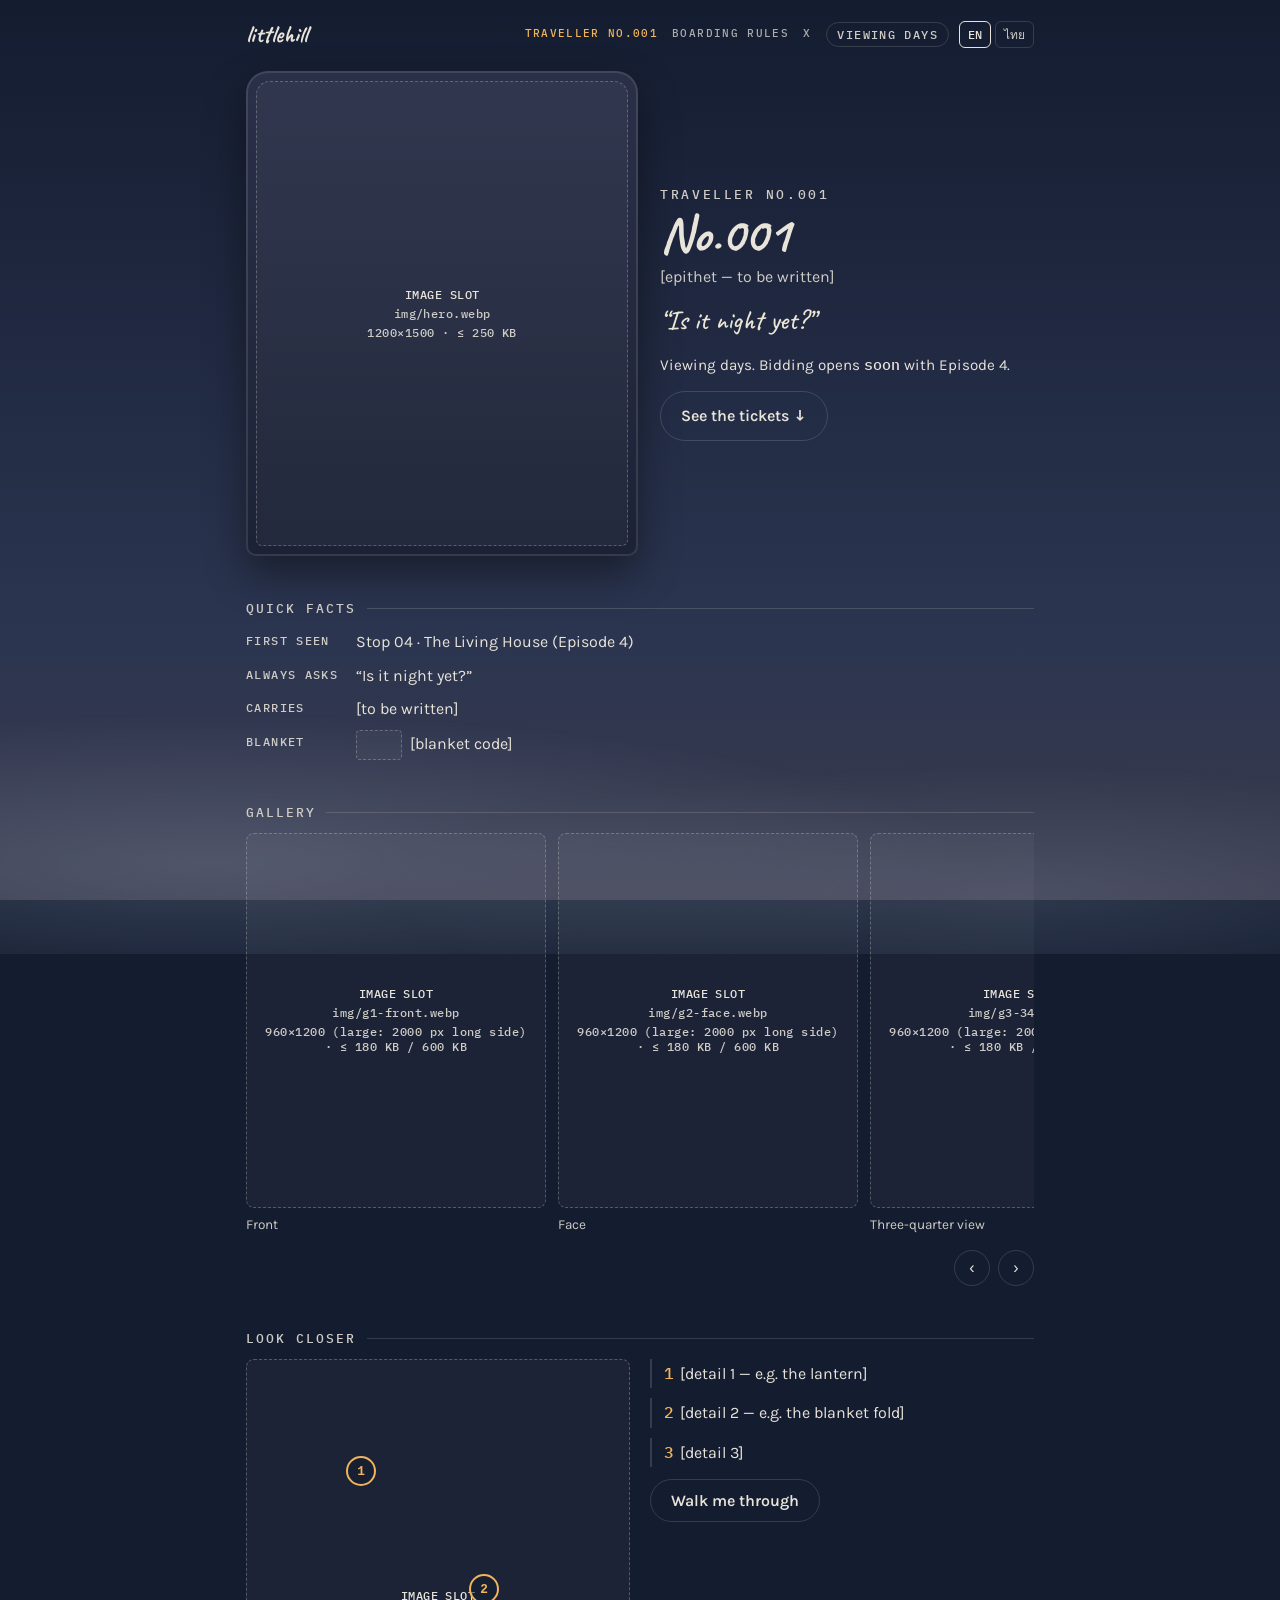
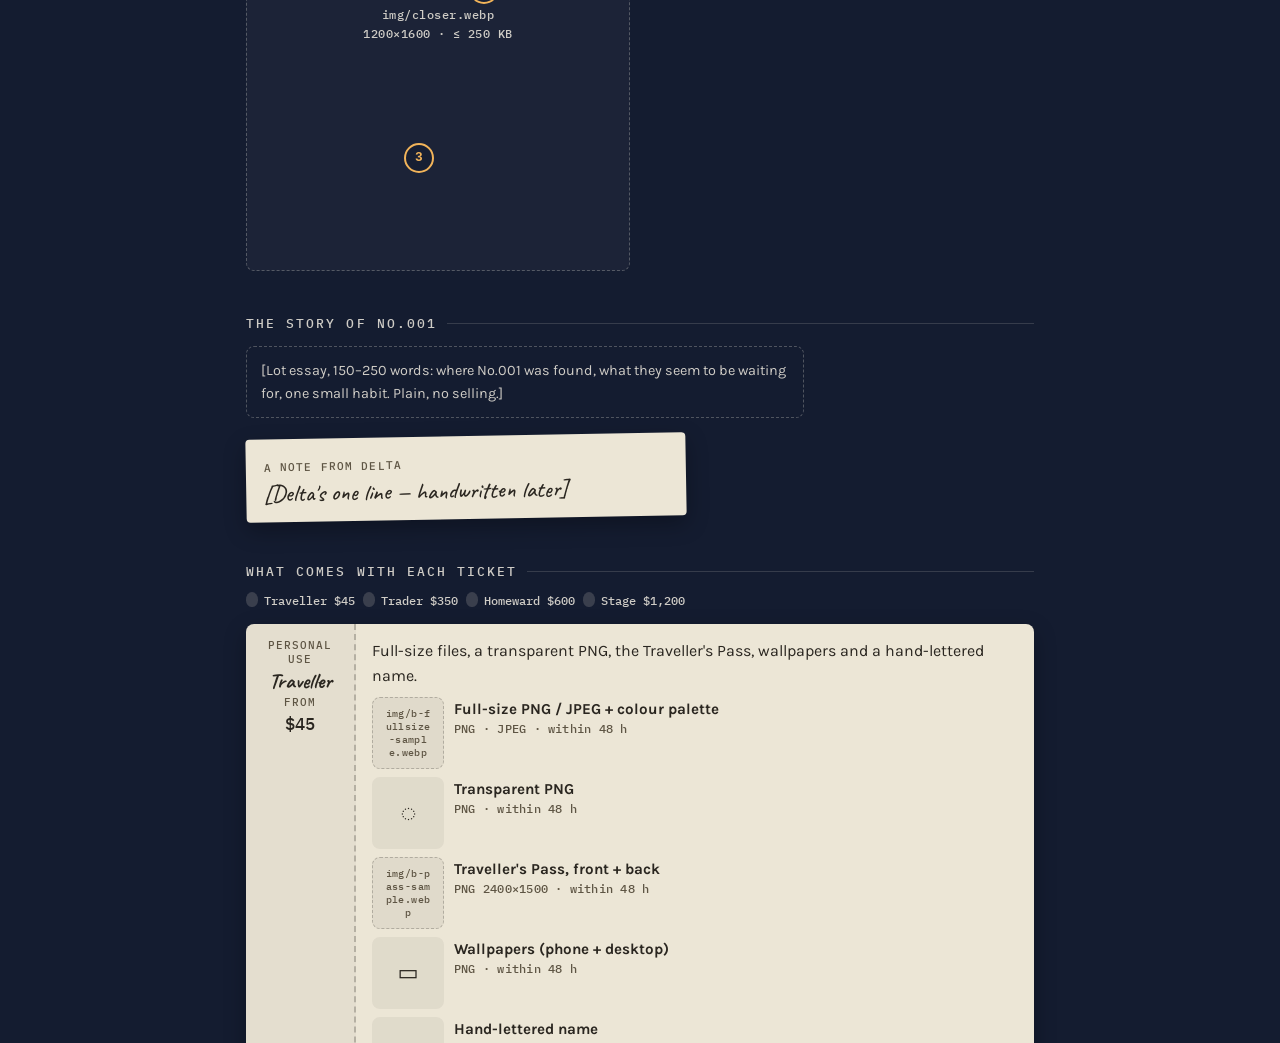
==== index.html @ 69dd012d "Add files via upload" ====
<!doctype html>
<html lang="en">
<head>
<meta charset="utf-8">
<meta name="viewport" content="width=device-width,initial-scale=1,viewport-fit=cover">
<meta name="robots" content="noindex,nofollow">
<title>littlehill</title>
<meta name="description" content="A small world of sleepy travellers, one station at a time.">
<meta property="og:site_name" content="littlehill">
<meta property="og:type" content="website">
<meta property="og:title" content="littlehill">
<meta property="og:description" content="A small world of sleepy travellers, one station at a time.">
<meta name="twitter:card" content="summary">
<meta name="twitter:site" content="@little_hill01">
<link rel="icon" href="data:image/svg+xml,%3Csvg xmlns=%27http://www.w3.org/2000/svg%27 viewBox=%270 0 32 32%27%3E%3Crect width=%2732%27 height=%2732%27 rx=%277%27 fill=%27%23141c30%27/%3E%3Crect x=%2712%27 y=%279%27 width=%278%27 height=%2713%27 rx=%272%27 fill=%27%23f2b45a%27/%3E%3Crect x=%2714%27 y=%276%27 width=%274%27 height=%273%27 fill=%27%23e8e4da%27/%3E%3Crect x=%2711%27 y=%2722%27 width=%2710%27 height=%272%27 fill=%27%23e8e4da%27/%3E%3C/svg%3E">
<link rel="preconnect" href="https://fonts.googleapis.com">
<link rel="stylesheet" href="https://fonts.googleapis.com/css2?family=Caveat:wght@700&family=Sriracha&family=IBM+Plex+Sans+Thai:wght@400&family=Karla:wght@400&family=IBM+Plex+Mono:wght@500&display=swap">
<link rel="stylesheet" href="assets/site.css">
<link rel="stylesheet" href="assets/scene.css">
<link rel="stylesheet" href="assets/tokens.css">
<style>
/* the hill's front door: reads state.json and walks you to the page for tonight. Links stay visible if anything fails. */
:root{color-scheme:dark}
*{box-sizing:border-box}
body{margin:0;min-height:100vh;display:grid;place-items:center;background:linear-gradient(180deg,var(--lh-night) 0%,var(--lh-night-low) 70%,var(--lh-sky-gate-hz) 100%);color:var(--lh-ink);font:16px/1.6 "Karla","IBM Plex Sans Thai",system-ui,sans-serif;text-align:center;padding:24px 16px}
.door{max-width:520px;display:grid;gap:14px;justify-items:center}
.lamp{width:14px;height:18px;border-radius:50% 50% 45% 45%;background:var(--lh-lantern);box-shadow:0 0 22px 8px rgba(var(--lh-lantern-rgb),.35)}
h1{margin:0;font:700 2.6rem/1 "Caveat","Sriracha",cursive}
p{margin:0;color:var(--lh-muted)}
.lh-nav{justify-content:center;font-size:.78rem}
@media (prefers-reduced-motion:no-preference){.lamp{animation:glow 2.4s ease-in-out infinite alternate}}@keyframes glow{from{opacity:.7}to{opacity:1}}
.door{width:100%}
/* P10 · the front door gets one scene: the same 2.5D platform as the teaser, lantern lit and still */
.scene{width:100%;height:clamp(200px,38vh,320px)}
.scene svg{position:absolute;inset:0;width:100%;height:100%}
.slamp{position:absolute;left:50%;top:34%;width:20px;height:20px;margin-left:-10px;border-radius:50%;background:var(--lh-lantern);box-shadow:0 0 22px 8px rgba(var(--lh-lantern-rgb),.45),0 0 70px 24px rgba(var(--lh-lantern-rgb),.15)}
.fog{position:absolute;left:-10%;right:-10%;bottom:-6%;height:45%;background:radial-gradient(60% 70% at 30% 70%,rgba(var(--lh-fog-rgb),.4),transparent 70%),radial-gradient(50% 60% at 75% 80%,rgba(var(--lh-fog-rgb),.32),transparent 70%)}
@media (prefers-reduced-motion:no-preference){.slamp{animation:glow 2.4s ease-in-out infinite alternate}.fog{animation:lhdrift 80s linear infinite alternate}}

</style>
</head>
<body>
<main class="door">
    <div class="scene lh-scene" id="scene" aria-hidden="true">
      <div class="ly wide" style="--d:2"><svg viewBox="0 0 600 400" preserveAspectRatio="xMidYMax slice">
        <path d="M0 280 C70 258 120 264 180 270 C250 246 320 252 380 264 C450 248 520 244 600 258 L600 400 L0 400Z" fill="var(--lh-hill-far)"/></svg></div>
      <div class="ly wide" style="--d:4"><div class="fogband far"></div></div>
      <div class="ly wide" style="--d:6"><svg viewBox="0 0 600 400" preserveAspectRatio="xMidYMax slice">
        <path d="M0 306 C90 292 150 298 210 301 C290 288 360 295 420 299 C500 290 550 293 600 296 L600 400 L0 400Z" fill="var(--lh-hill-near)"/></svg></div>
      <div class="ly" style="--d:9">
        <svg viewBox="0 0 600 400" preserveAspectRatio="xMidYMax slice">
          <path d="M0 330 L600 330 L600 400 L0 400Z" fill="var(--lh-rail)"/>
          <path d="M0 318 L600 318 L600 330 L0 330Z" fill="var(--lh-train)"/>
          <g stroke="var(--lh-rail-line)" stroke-width="3"><line x1="0" y1="352" x2="600" y2="352"/><line x1="0" y1="372" x2="600" y2="372"/></g>
          <g fill="var(--lh-rail)"><rect x="160" y="150" width="8" height="170"/><rect x="432" y="150" width="8" height="170"/><rect x="150" y="146" width="300" height="7"/>
            <rect x="250" y="292" width="100" height="6"/><rect x="258" y="298" width="5" height="20"/><rect x="337" y="298" width="5" height="20"/>
            <rect x="380" y="230" width="4" height="88"/><rect x="368" y="222" width="28" height="12" rx="2"/></g>
          <line x1="392" y1="234" x2="392" y2="262" stroke="var(--lh-rail-line)" stroke-width="1.5"/>
        </svg>
        <span class="slamp"></span>
      </div>
      <div class="ly" style="--d:12"><svg viewBox="0 0 600 400" preserveAspectRatio="xMidYMax slice">
        <g class="train" transform="translate(-1400 0)">
          <g fill="var(--lh-train)"><rect x="0" y="300" width="190" height="62" rx="6"/><rect x="198" y="300" width="190" height="62" rx="6"/><rect x="396" y="300" width="204" height="62" rx="12"/></g>
          <g fill="var(--lh-lantern-soft)" opacity=".9"><rect x="16" y="312" width="26" height="16"/><rect x="58" y="312" width="26" height="16"/><rect x="100" y="312" width="26" height="16"/><rect x="142" y="312" width="26" height="16"/>
            <rect x="214" y="312" width="26" height="16"/><rect x="256" y="312" width="26" height="16"/><rect x="298" y="312" width="26" height="16"/><rect x="340" y="312" width="26" height="16"/>
            <rect x="412" y="312" width="26" height="16"/><rect x="454" y="312" width="26" height="16"/><rect x="496" y="312" width="26" height="16"/></g>
          <circle cx="598" cy="340" r="30" fill="url(#lh-hl)"/>
        </g>
        <defs><radialGradient id="lh-hl"><stop offset="0" stop-color="#ffe2b0"/><stop offset=".3" stop-color="rgba(242,180,90,.5)"/><stop offset="1" stop-color="rgba(242,180,90,0)"/></radialGradient></defs>
      </svg></div>
      <div class="ly" style="--d:15"><div class="fog"></div></div>
    </div>
  <h1>littlehill</h1>
  <p id="msg">Walking you to tonight's page…</p>
  <nav class="lh-nav" aria-label="littlehill">
    <a data-k="teaser" href="teaser/">The lantern</a>
    <a data-k="traveller" href="traveller/001/">Traveller No.001</a>
    <a data-k="auction" href="auction/">Auction</a>
    <a data-k="rules" href="rules/">Boarding rules</a>
    <a data-k="x" class="lh-x" href="https://x.com/little_hill01" target="_blank" rel="noopener">X</a>
  </nav>
  <noscript><p>Pick a page above.</p></noscript>
</main>
<script src="assets/live.js"></script>
<script>
(function(){
  /* stage → page: teaser → teaser/ · preview → traveller/001/ · open/extended/closed → auction/ · sold → traveller/001/ (registry) */
  var th=false;try{th=(localStorage.getItem("lh-lang")||navigator.language||"").toLowerCase().indexOf("th")===0;}catch(e){}
  if(th){document.documentElement.lang="th";document.getElementById("msg").textContent="กำลังพาไปหน้าของคืนนี้…";}
  function pick(j){var st=(j.traveller||{}).stage||"teaser",as=(j.auction||{}).status||"";
    if(as==="sold"||st==="sold")return"traveller/"+(window.lhLive&&lhLive.no?lhLive.no(j):"001")+"/";
    if(st==="open"||st==="extended"||st==="closed")return"auction/";
    if(st==="preview")return"traveller/"+(window.lhLive&&lhLive.no?lhLive.no(j):"001")+"/";
    return"teaser/";}
  function stay(){document.getElementById("msg").textContent=th?"เลือกหน้าที่อยากไปได้เลย":"Pick a page below.";}
  var done=false;setTimeout(function(){if(!done)stay();},4000);
  (window.lhLive?lhLive.get("state.json?t="+Date.now()):fetch("state.json?t="+Date.now(),{cache:"no-store"}).then(function(r){if(!r.ok)throw 0;return r.json();}))
    .then(function(j){done=true;location.replace(pick(j));}).catch(function(){done=true;stay();});
})();
</script>
<script src="assets/scene.js"></script>
<script>LHScene.init(document.getElementById("scene"));</script>
</body>
</html>
---- assets/site.css ----
/* littlehill · shared station-sign nav (thin layer on top of each page's own look) */
.lh-nav{display:flex;flex-wrap:wrap;align-items:center;gap:4px 14px;font:500 .7rem/1.4 "IBM Plex Mono",ui-monospace,Consolas,monospace;letter-spacing:.12em;text-transform:uppercase}
.lh-nav a{color:inherit;opacity:.72;text-decoration:none;border-bottom:1px solid transparent;padding:6px 0;white-space:nowrap}
.lh-nav a:hover{opacity:1;border-bottom-color:currentColor}
.lh-nav a:focus-visible{opacity:1;outline:2px solid var(--lh-lantern);outline-offset:3px;border-radius:2px}
.lh-nav a[aria-current="page"]{opacity:1;color:var(--lh-lantern)}
.lh-nav a[hidden]{display:none}
.lh-nav .lh-x{letter-spacing:.04em;text-transform:none}
/* inside a page's top bar: on narrow screens the sign drops to its own line under brand + language */
.top .lh-nav{order:3;flex-basis:100%}
@media (min-width:720px){.top .lh-nav{order:0;flex-basis:auto;margin-left:auto;margin-right:6px}}
a.brand,a.lh-home{color:inherit;text-decoration:none}
/* rules page: one thin night strip above both language versions */
.lh-bar{background:var(--lh-night);color:var(--lh-ink);display:flex;align-items:center;gap:4px 16px;flex-wrap:wrap;padding:8px max(16px,env(safe-area-inset-right,0px)) 4px max(16px,env(safe-area-inset-left,0px))}
.lh-bar .lh-home{font:700 1.25rem/1 "Caveat","Sriracha",cursive;margin-right:4px}
html[lang="th"] .lh-bar .lh-home{font-family:"Caveat",cursive}
/* contextual links */
.lh-ctx{display:inline-block;margin-top:8px;color:var(--lh-lantern);text-decoration:none;border-bottom:1px solid rgba(var(--lh-lantern-rgb),.45);font-size:.95rem}
.lh-ctx:hover{border-bottom-color:var(--lh-lantern)}
.lh-ctx[hidden]{display:none}
.lh-foot{margin:28px auto 0;max-width:760px;padding:0 16px 18px;display:flex;flex-wrap:wrap;gap:6px 14px;justify-content:center;font:500 .72rem "IBM Plex Mono",monospace;letter-spacing:.08em}
.lh-foot a{color:inherit;opacity:.75}

.top:has(.lh-nav){flex-wrap:wrap}
.card .lh-ctx{color:var(--lh-stamp-wait);border-bottom-color:rgba(var(--lh-stamp-wait-rgb),.4);font-size:.9rem}
.lh-backrow{margin:28px 0 0}
.lh-back{font:500 .8rem "IBM Plex Mono",monospace;letter-spacing:.06em;color:var(--lantern,var(--lh-day-lantern));text-decoration:none;border-bottom:1px solid currentColor}

/* P10 · page-to-page transition: CSS only, same-site links · the hand-lettered name stays put while the page cross-fades.
   Browsers without support simply change page as before. Reduced motion = no transition. */
@view-transition{navigation:auto}
a.brand,a.lh-home{view-transition-name:lh-brand}
::view-transition-old(root),::view-transition-new(root){animation-duration:.45s}
@media (prefers-reduced-motion:reduce){@view-transition{navigation:none}}
/* H3 · closed → next steps (rail with three lanterns · the current one breathes slowly · reduced motion = still) */
.lh-steps{list-style:none;margin:14px auto 2px;padding:0;display:grid;grid-template-columns:repeat(3,minmax(0,1fr));width:100%;max-width:480px;position:relative;font:500 .74rem/1.4 var(--f-mono);letter-spacing:.04em;color:var(--lh-cream-2)}
.lh-steps[hidden],.lh-stepnote[hidden]{display:none}
.lh-steps::before{content:"";position:absolute;left:16.66%;right:16.66%;top:8px;height:0;border-top:2px dotted rgba(var(--lh-ink-rgb),.28)}
.lh-steps li{position:relative;text-align:center;padding:24px 4px 0;text-wrap:balance}
.lh-steps li::before{content:"";position:absolute;top:1px;left:50%;width:15px;height:15px;margin-left:-7.5px;border-radius:50%;background:var(--lh-unlit);box-shadow:inset 0 0 0 1px rgba(var(--lh-ink-rgb),.3)}
.lh-steps li.done::before{background:var(--lh-lantern-soft);box-shadow:none;opacity:.75}
.lh-steps li.now{color:var(--lh-cream-4);font-weight:600}
.lh-steps li.now::before{background:var(--lh-lantern);box-shadow:0 0 12px 4px rgba(var(--lh-lantern-rgb),.45)}
@media (prefers-reduced-motion:no-preference){.lh-steps li.now::before{animation:lh-breathe 4s ease-in-out infinite}}
@keyframes lh-breathe{0%,100%{opacity:1;box-shadow:0 0 14px 5px rgba(var(--lh-lantern-rgb),.5)}50%{opacity:.5;box-shadow:0 0 3px 1px rgba(var(--lh-lantern-rgb),.12)}}
.lh-steps.start{margin-left:0}
.lh-stepnote{margin:8px 0 0;font-size:.84rem;color:var(--lh-cream-3)}
/* the strip pushes the rule line lower into the brighter fog on the closed sky */
html[data-sky="closed"] .note{color:var(--lh-cream-3)}
html[data-sky="closed"] .thb{color:var(--lh-cream-2)}
---- assets/scene.css ----
/* littlehill · 2.5D platform scene (P10 · ก2/ก3) · shared by the front door and the teaser
   Flat drawn layers stacked like a paper theatre. Each layer slides a little (--d = depth) with the mouse,
   or with the page scroll on phones. Later, Dell's own layered art replaces the shapes layer by layer (ข2).
   Reduced motion = layers still, fog still, no train. Decoration only: the whole scene is aria-hidden. */
.lh-scene{position:relative;overflow:hidden;border-radius:14px;--px:0;--py:0;
  background:radial-gradient(80% 60% at 50% 100%,rgba(var(--lh-fog-rgb),.25),transparent 70%)}
.lh-scene .ly{position:absolute;inset:0;transform:translate3d(calc(var(--px)*var(--d,0)*1px),calc(var(--py)*var(--d,0)*1px),0);will-change:transform}
.lh-scene .ly.wide{inset:-3% -5%}
.lh-scene .ly svg{position:absolute;inset:0;width:100%;height:100%}
.lh-scene .fogband{position:absolute;left:-12%;right:-12%;height:44%;bottom:-6%;
  background:radial-gradient(60% 70% at 30% 70%,rgba(var(--lh-fog-rgb),.4),transparent 70%),radial-gradient(50% 60% at 75% 80%,rgba(var(--lh-fog-rgb),.32),transparent 70%)}
.lh-scene .fogband.far{bottom:18%;height:30%;opacity:.5}
@media (prefers-reduced-motion:no-preference){
  .lh-scene .fogband{animation:lhdrift 80s linear infinite alternate}
  .lh-scene .fogband.far{animation-duration:110s;animation-direction:alternate-reverse}
}
@keyframes lhdrift{from{transform:translateX(-4%)}to{transform:translateX(4%)}}
/* the train (ก3): hidden; passes once when something real happens (date revealed · bidding opens · found a home) */
.lh-scene .train{visibility:hidden}
.lh-scene.passing .train{visibility:visible}
---- assets/tokens.css ----
/* littlehill · colour tokens (one file for the whole site) · P10 · 24 Oct 2026
   Every colour the pages use lives here. Pages keep their own short names (--ink, --muted, --sky-top …)
   but those now point at these tokens, so changing a value here changes it everywhere it is used.
   Layers follow the world design system (P3): 1 core "The Line" → 2 zone → 3 stop → 4 traveller.
   Rules: lantern = the one warm light on every page · stamp ink sits on cream paper only · info text >= 4.5:1.
   "-rgb" twins are for see-through versions: rgba(var(--lh-ink-rgb),.16). Load this file BEFORE a page's own <style>.
   Not covered: delivery/_template (private page, its own palette) and colours drawn inside SVG/HTML attributes. */
:root{
  /* ── 1 · core: night, ink, fog, lantern, paper ───────────────────────── */
  --lh-night:#141c30;        --lh-night-rgb:20,28,48;     /* page ground, text on light buttons */
  --lh-night-low:#2b3550;                                  /* lower sky, most pages */
  --lh-deep-rgb:10,14,26;                                  /* dark boxes on the sky (auction rules/log) */
  --lh-abyss-rgb:8,10,18;                                  /* image viewer backdrop */
  --lh-ink:#e8e4da;          --lh-ink-rgb:232,228,218;    /* main text on night */
  --lh-fog:#8fa1b8;          --lh-fog-rgb:143,161,184;    /* fog colour (decoration) */
  --lh-lantern:#f2b45a;      --lh-lantern-rgb:242,180,90; /* the one warm light · main button */
  --lh-lantern-glow:rgba(242,180,90,.35);
  --lh-lantern-soft:#f0c27a; --lh-lantern-soft-rgb:240,194,122; /* "someone knocked" banner, demo boxes */
  --lh-on-lantern:#241a0d;                                 /* text on a lantern button */
  --lh-unlit:#3a3f4d;                                      /* a lantern that is not lit */
  --lh-paper:#ece6d6;                                      /* registry card, tickets, notes */
  --lh-paper-ink:#2a2620;    --lh-paper-ink-rgb:42,38,32;
  --lh-paper-label:#6b6150;                                /* small labels on paper (5.0:1) */
  --lh-paper-muted:#7a705c;                                /* ⚠ 3.9:1 on paper → small text uses --lh-paper-muted-strong */
  --lh-paper-muted-strong:#5e5544;                         /* small text on paper (6.0:1) · auction card since P2 */
  --lh-paper-hatch-a:#d9d1bd; --lh-paper-hatch-b:#e3dcc9;  /* striped "art goes here" boxes */
  --lh-shadow-rgb:0,0,0;
  /* soft dark halo behind small text where fog or a bright horizon passes under it (same as the auction sold labels, P2) */
  --lh-halo:0 0 2px rgba(10,14,26,.6),0 0 8px rgba(10,14,26,.5),0 0 18px rgba(10,14,26,.4);
  --lh-halo-strong:0 0 2px rgba(10,14,26,.85),0 0 6px rgba(10,14,26,.7),0 0 16px rgba(10,14,26,.55); /* for text sitting on fog itself */

  /* ── secondary text on the night sky (muted cream, just bright enough) ─ */
  --lh-muted:#a3acbd;          /* gate · teaser · future pages */
  --lh-muted-cool:#9aa3b5;     /* traveller page (before P10) */
  --lh-muted-cream:#b2b3b8;    /* auction: shift name, general secondary (P2) */
  --lh-cream-1:#c7c5c3;        /* auction: rules box + log on dusk/dawn/closed skies */
  --lh-cream-2:#dedacf;        /* auction: rules line under the price, sold eyebrow */
  --lh-cream-3:#f0ebdf;        /* auction sold: "Closed …" line */
  --lh-cream-4:#f4f0e6;        /* auction sold: date inside that line */
  --lh-cream-fog:#cfccc6;      /* secondary text on pages where text scrolls over a fog band (traveller, future pages) · P10 */

  /* ── registry stamps (on paper only) ───────────────────────────────── */
  --lh-stamp-wait:#8a3b2e;   --lh-stamp-wait-rgb:138,59,46; /* small red links on paper cards (Meet No.001 · Open page …) */
  --lh-stamp-home:#2f6b4a;                                   /* "Found a home" */
  --lh-stamp-stop:#8c2a33;                                   /* stamp ink (P3 · Dell 24 Oct) · seal red, not orange · the "Looking for a home" stamp on paper cards (P10) · 6.8:1 on the card */

  /* ── skies: auction shifts (top / low / horizon) ───────────────────── */
  --lh-sky-dusk-top:#1b2440;   --lh-sky-dusk-low:#3a4566;   --lh-sky-dusk-hz:#c9835a;
  --lh-sky-night-top:#0f1628;  --lh-sky-night-low:#1f2a47;  --lh-sky-night-hz:#5a5f86;
  --lh-sky-two-top:#0a0f1d;    --lh-sky-two-low:#141c33;    --lh-sky-two-hz:#2c3556;
  --lh-sky-dawn-top:#1a2236;   --lh-sky-dawn-low:#36445f;   --lh-sky-dawn-hz:#7d8aa3;
  --lh-sky-closed-top:#121a2c; --lh-sky-closed-low:#2a3550; --lh-sky-closed-hz:#6f7895;
  --lh-sky-sold-top:#2a3557;   --lh-sky-sold-low:#7f86a8;   --lh-sky-sold-hz:#f2c48a;

  /* ── skies: other pages ─────────────────────────────────────────────── */
  --lh-sky-teaser-low:#1d2843;   /* teaser: top = night-top, horizon = dusk-low */
  --lh-rail:#0b101c;             /* teaser platform iron */
  --lh-sky-gate-hz:#5a4a4a;      /* front door: warm earth at the bottom */
  --lh-sky-trav-floor:#3a3a4c;   /* traveller page: bottom of the sky */
  --lh-window-top:#2a3048; --lh-window-low:#1c2236; --lh-viewer-btn:#0d1120; /* traveller page: train window, viewer */

  /* ── 2.5D scene layers (P10 · placeholder shapes until Dell's layered art, ข2) ── */
  --lh-hill-far:#1a2238; --lh-hill-near:#131a2c; --lh-train:#141a2a; --lh-rail-line:#2a3248;

  /* ── day paper (Boarding rules is a light page) ─────────────────────── */
  --lh-day-ground:#f1ece0; --lh-day-raised:#fbf8f1; --lh-day-muted:#5f584c;
  --lh-day-lantern:#93560b;      /* lantern colour that reads on paper · P10: #9a5a0c → #93560b so small text on the cream card passes 4.5 (4.39 → 4.71) */
  --lh-day-glow:#24324a;         /* rules header night glow */
  --lh-day-tint-1:#cfc6b4; --lh-day-tint-2:#d8cdb4; --lh-day-tint-3:#e9e1cf; --lh-day-tint-4:#e2dccd; --lh-day-tint-5:#f6f2e8; /* rules illustrations */
}
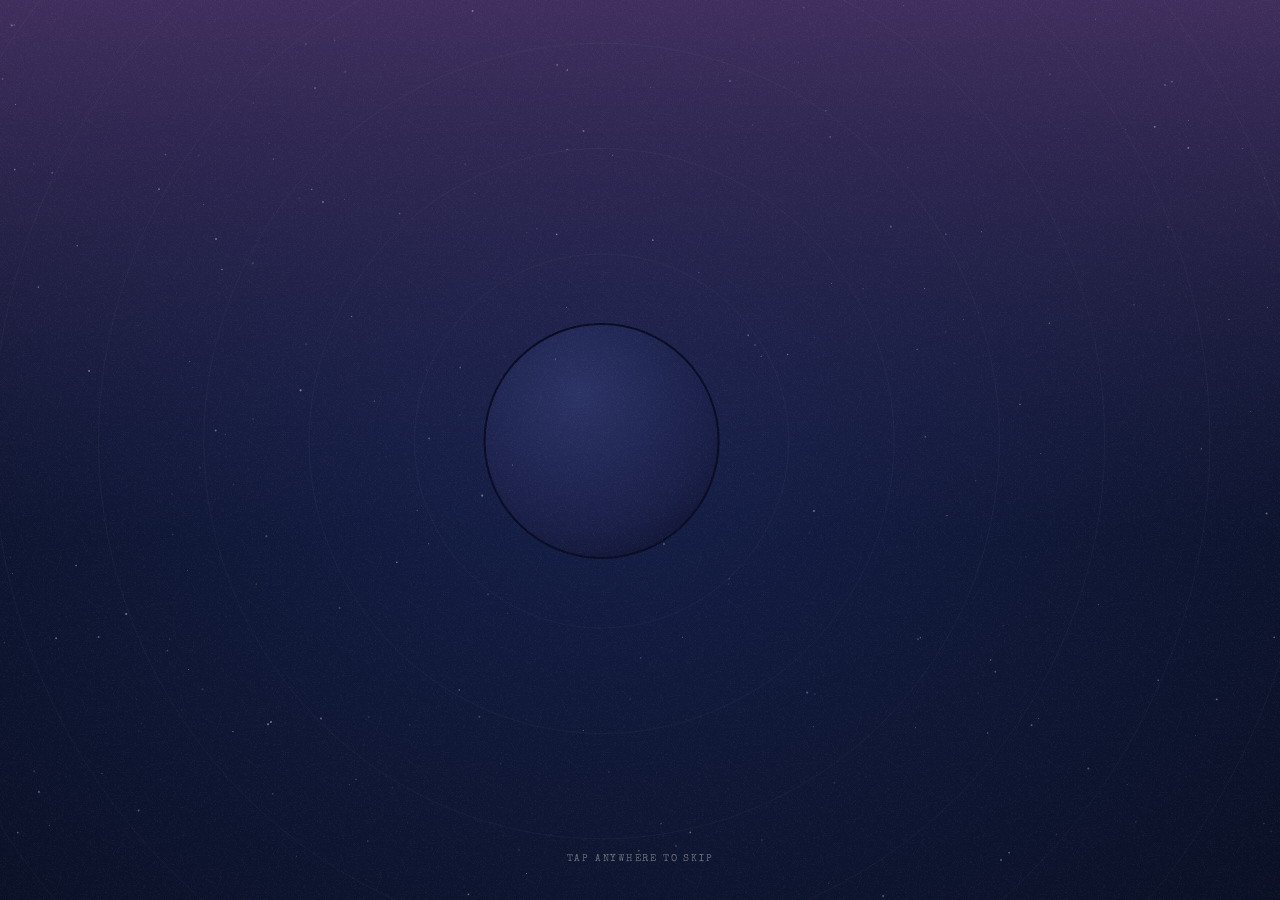
==== commit 72fc5f0c: "LAND 2 · 29 Oct" ====
--- a/index.html
+++ b/index.html
@@ -1,105 +1,498 @@
 <!doctype html>
-<html lang="en">
-<head>
-<meta charset="utf-8">
-<meta name="viewport" content="width=device-width,initial-scale=1,viewport-fit=cover">
+<html lang="en" data-veil-wait><head><script src="assets/veil.js"></script><script src="assets/sound.js"></script><meta charset="utf-8"><meta name="color-scheme" content="dark"><style>html{background:#0b1028}</style><meta name="viewport" content="width=device-width,initial-scale=1,viewport-fit=cover">
+<title>littlehill · the night line</title>
+<!-- LAND (H3 · 28 Oct 2026): the homepage is the night-line map (the teaser lives here now) -->
 <meta name="robots" content="noindex,nofollow">
-<title>littlehill</title>
-<meta name="description" content="A small world of sleepy travellers, one station at a time.">
-<meta property="og:site_name" content="littlehill">
-<meta property="og:type" content="website">
-<meta property="og:title" content="littlehill">
-<meta property="og:description" content="A small world of sleepy travellers, one station at a time.">
-<meta name="twitter:card" content="summary">
-<meta name="twitter:site" content="@little_hill01">
+<meta name="description" content="littlehill · a tiny anime series, one stop at a time. Every stop leaves a traveller looking for a home.">
+<meta property="og:site_name" content="littlehill"><meta property="og:type" content="website"><meta property="og:title" content="littlehill · the night line">
+<meta name="twitter:card" content="summary"><meta name="twitter:site" content="@little_hill01">
 <link rel="icon" href="data:image/svg+xml,%3Csvg xmlns=%27http://www.w3.org/2000/svg%27 viewBox=%270 0 32 32%27%3E%3Crect width=%2732%27 height=%2732%27 rx=%277%27 fill=%27%23141c30%27/%3E%3Crect x=%2712%27 y=%279%27 width=%278%27 height=%2713%27 rx=%272%27 fill=%27%23f2b45a%27/%3E%3Crect x=%2714%27 y=%276%27 width=%274%27 height=%273%27 fill=%27%23e8e4da%27/%3E%3Crect x=%2711%27 y=%2722%27 width=%2710%27 height=%272%27 fill=%27%23e8e4da%27/%3E%3C/svg%3E">
-<link rel="preconnect" href="https://fonts.googleapis.com">
-<link rel="stylesheet" href="https://fonts.googleapis.com/css2?family=Caveat:wght@700&family=Sriracha&family=IBM+Plex+Sans+Thai:wght@400&family=Karla:wght@400&family=IBM+Plex+Mono:wght@500&display=swap">
-<link rel="stylesheet" href="assets/site.css">
-<link rel="stylesheet" href="assets/scene.css">
-<link rel="stylesheet" href="assets/tokens.css">
+<link rel="preconnect" href="https://fonts.googleapis.com"><link rel="preconnect" href="https://fonts.gstatic.com" crossorigin>
+<link rel="stylesheet" href="https://fonts.googleapis.com/css2?family=Reenie+Beanie&family=Special+Elite&family=Karla:wght@500;600&family=Sriracha&family=IBM+Plex+Sans+Thai:wght@400;600&family=IBM+Plex+Mono:wght@500&display=swap">
 <style>
-/* the hill's front door: reads state.json and walks you to the page for tonight. Links stay visible if anything fails. */
-:root{color-scheme:dark}
+:root{--ink:#ece7dc;--ink2:rgba(236,231,220,.55);--ink3:rgba(236,231,220,.4);--paper:#ece6d6;--paperInk:#2a2620;--amber:#f59a3e;--gold:#f2b45a;--glow:#ffd38a;--stamp:#8c2a33;--night:#0a0f1e}
 *{box-sizing:border-box}
-body{margin:0;min-height:100vh;display:grid;place-items:center;background:linear-gradient(180deg,var(--lh-night) 0%,var(--lh-night-low) 70%,var(--lh-sky-gate-hz) 100%);color:var(--lh-ink);font:16px/1.6 "Karla","IBM Plex Sans Thai",system-ui,sans-serif;text-align:center;padding:24px 16px}
-.door{max-width:520px;display:grid;gap:14px;justify-items:center}
-.lamp{width:14px;height:18px;border-radius:50% 50% 45% 45%;background:var(--lh-lantern);box-shadow:0 0 22px 8px rgba(var(--lh-lantern-rgb),.35)}
-h1{margin:0;font:700 2.6rem/1 "Caveat","Sriracha",cursive}
-p{margin:0;color:var(--lh-muted)}
-.lh-nav{justify-content:center;font-size:.78rem}
-@media (prefers-reduced-motion:no-preference){.lamp{animation:glow 2.4s ease-in-out infinite alternate}}@keyframes glow{from{opacity:.7}to{opacity:1}}
-.door{width:100%}
-/* P10 · the front door gets one scene: the same 2.5D platform as the teaser, lantern lit and still */
-.scene{width:100%;height:clamp(200px,38vh,320px)}
-.scene svg{position:absolute;inset:0;width:100%;height:100%}
-.slamp{position:absolute;left:50%;top:34%;width:20px;height:20px;margin-left:-10px;border-radius:50%;background:var(--lh-lantern);box-shadow:0 0 22px 8px rgba(var(--lh-lantern-rgb),.45),0 0 70px 24px rgba(var(--lh-lantern-rgb),.15)}
-.fog{position:absolute;left:-10%;right:-10%;bottom:-6%;height:45%;background:radial-gradient(60% 70% at 30% 70%,rgba(var(--lh-fog-rgb),.4),transparent 70%),radial-gradient(50% 60% at 75% 80%,rgba(var(--lh-fog-rgb),.32),transparent 70%)}
-@media (prefers-reduced-motion:no-preference){.slamp{animation:glow 2.4s ease-in-out infinite alternate}.fog{animation:lhdrift 80s linear infinite alternate}}
+html,body{margin:0;height:100%;background:var(--night);color:var(--ink);overflow:hidden;-webkit-font-smoothing:antialiased}
+body{font-family:Karla,system-ui,sans-serif}
+button{font:inherit;color:inherit;background:none;border:0;padding:0;cursor:pointer}
+a{color:inherit;text-decoration:none}
+#stage{position:fixed;inset:0}
+#thread,#knot{transition:opacity .5s}.rest #thread{opacity:.22}.rest #knot{opacity:.5}.rest.pt #thread,.rest.pt #knot{opacity:1}
+#sky,#sv,#fx{position:absolute;inset:0;width:100%;height:100%;display:block}
+#sky{will-change:transform}#fx{position:absolute;inset:0;pointer-events:none;overflow:hidden}
+#fx i{position:absolute;display:block;border-radius:50%}
+#fx .tw{background:#ece7dc}
+#fx .fogc{background:radial-gradient(closest-side,rgba(143,161,184,.26),rgba(143,161,184,0))}
+#fx #lamp,#fx #train{position:absolute;left:0;top:0;width:0;height:0;border-radius:0}
+#fx .glo{background:radial-gradient(closest-side,rgba(255,217,160,.9),rgba(245,154,62,.35) 30%,rgba(245,154,62,0))}
+#fx .core{background:#ffd38a}#fx .core.sq{border-radius:1.5px}#fx .tcore{background:#fff3d6}
+#fx .ringa,#fx .ringb{left:-44px;top:-44px;width:88px;height:88px;border:1.8px solid rgba(255,211,138,.6);transform:scale(.386)}
+#fx .ringb{border-color:rgba(255,211,138,.25);transform:scale(.66)}
+.grain{position:absolute;inset:0;pointer-events:none;background-image:var(--grain,none);background-size:160px 160px;will-change:transform}
+.hand{font-family:"Reenie Beanie",cursive}.type{font-family:"Special Elite",monospace}
+/* brand */
+.mark{position:absolute;left:clamp(20px,3vw,40px);top:clamp(14px,2.6vh,26px);font:400 clamp(2.6rem,4.4vw,3.5rem)/1 "Reenie Beanie",cursive;color:var(--ink)}
+.cap{position:absolute;left:clamp(23px,3.2vw,44px);top:calc(clamp(14px,2.6vh,26px) + clamp(2.7rem,4.5vw,3.6rem));font:400 .56rem/1 "Special Elite",monospace;letter-spacing:.22em;text-transform:uppercase;color:var(--ink3)}
+/* stop labels + past-stop buttons */
+.lbl{position:absolute;transform:translate(14px,-50%);white-space:nowrap;pointer-events:none;color:rgba(236,231,220,.75);font:400 1.05rem/1 "Reenie Beanie",cursive;transition:opacity .5s}
+.lbl small{display:block;font:400 .5rem "Special Elite",monospace;letter-spacing:.2em;color:var(--ink3);margin-bottom:2px}
+.lbl.cur{color:#ffd9a0;font-size:1.4rem}
+.lbl.up{transform:translate(-14px,calc(-100% - 12px))}.lbl.cur small{color:var(--amber)}
+.hit{position:absolute;width:40px;height:40px;margin:-20px 0 0 -20px;border-radius:50%;outline-offset:-6px}
+.hit:hover+.lbl,.hit:focus-visible+.lbl{color:var(--ink)}
+.hit:focus-visible{outline:2px solid var(--gold)}
+.hit::after{content:"";position:absolute;inset:12px;border-radius:50%;border:1px solid rgba(236,231,220,0);transition:border-color .3s,inset .3s}
+.hit:hover::after,.hit:focus-visible::after{border-color:rgba(236,231,220,.6);inset:9px}
+/* tonight tag */
+.card{position:absolute;width:min(290px,calc(100vw - 44px));padding:13px 16px 15px 28px;background:var(--paper);color:var(--paperInk);box-shadow:0 18px 40px rgba(0,0,0,.55);clip-path:polygon(12px 0,100% 0,100% 100%,12px 100%,0 calc(100% - 12px),0 12px);transform-origin:50% 0;transition:opacity .5s,transform .7s cubic-bezier(.3,1.5,.5,1)}
+.card .k{font:400 .54rem "Special Elite",monospace;letter-spacing:.2em;color:var(--stamp);padding-right:74px}
+.card h2{margin:3px 0 0;font:400 1.9rem/1 "Reenie Beanie",cursive}
+.card .ep{font:400 1.15rem/1.1 "Reenie Beanie",cursive;color:#665c4b}
+.card p{margin:5px 0 0;font:400 .68rem/1.5 "Special Elite",monospace}
+.card .btn{display:inline-block;margin-top:9px;background:var(--gold);color:#241a0d;font:600 .78rem/1 Karla,sans-serif;border-radius:999px;padding:10px 14px;transition:transform .2s,box-shadow .2s}
+.card .btn:hover{transform:translateY(-1px);box-shadow:0 4px 12px rgba(242,180,90,.45)}
+.stamp{position:absolute;right:14px;top:14px;font:400 .62rem "Special Elite",monospace;letter-spacing:.2em;color:var(--stamp);border:1.5px solid var(--stamp);border-radius:3px;padding:4px 7px;transform:rotate(-8deg);opacity:.85}
+.live{display:inline-block;width:7px;height:7px;border-radius:50%;background:var(--amber);margin-right:6px;vertical-align:1px;position:relative}.live::after{content:"";position:absolute;inset:-2px;border-radius:50%;border:2px solid rgba(245,154,62,.3);animation:live 2.4s ease-in-out infinite}
+@keyframes live{0%,100%{transform:scale(1);opacity:1}50%{transform:scale(1.85);opacity:0}}
+.card.pre{opacity:0;transform:translateY(-26px) rotate(-6deg)}
+.card.on{opacity:1;transform:rotate(-1deg)}
+/* bottom menu = a short straight rail */
+nav{position:absolute;left:0;right:0;bottom:0;height:calc(70px + env(safe-area-inset-bottom));padding-bottom:env(safe-area-inset-bottom);background:linear-gradient(transparent,rgba(5,8,18,.8) 45%);transition:opacity .8s}
+nav .rail{position:absolute;left:8%;right:8%;top:22px;height:1.2px;background:rgba(242,180,90,.45)}
+nav ul{list-style:none;margin:0;padding:0;position:absolute;left:14%;right:14%;top:0;display:flex;justify-content:space-between}
+@media (orientation:portrait){nav ul{left:2%!important;right:2%!important;justify-content:space-around}nav li{width:auto}nav a{position:relative;padding:14px 4px 6px}nav b{letter-spacing:.08em;font-size:min(.66rem,2.7vw)}nav .rail{left:8%;right:8%}}
+nav li{position:relative;width:0;display:flex;justify-content:center}
+nav a{position:absolute;top:0;display:flex;flex-direction:column;align-items:center;padding:14px 10px 6px;white-space:nowrap}
+nav a::before{content:"";width:7px;height:7px;border-radius:50%;background:var(--ink);margin-top:1.5px;transition:box-shadow .3s,background .3s}
+nav a.lit::before{background:var(--glow);box-shadow:0 0 0 4px rgba(245,154,62,.25),0 0 18px 6px rgba(245,154,62,.45)}
+nav b{font:400 .66rem "Special Elite",monospace;letter-spacing:.2em;margin-top:9px}
+nav i{display:none!important} /* r13 (Dell: one menu on every page): the small grey hints under the words are gone, so home matches the other pages */
+nav a:hover b,nav a:focus-visible b{color:#ffd9a0}
+nav a:hover::before{background:var(--glow)}
+@media (orientation:portrait){nav i{display:none}nav ul{left:16%;right:16%}}
+@media (orientation:landscape){nav ul{left:30%;right:30%}nav .rail{left:26%;right:26%}}
+/* opening */
+#hello{position:absolute;inset:0;display:flex;flex-direction:column;align-items:center;justify-content:center;padding-bottom:22vh;text-align:center;pointer-events:none;transition:opacity .8s}
+#hello .t{font:400 clamp(2rem,4vw,2.8rem)/1.1 "Reenie Beanie",cursive;color:var(--ink)}
+#hello .s{font:400 .6rem "Special Elite",monospace;letter-spacing:.24em;color:var(--ink2);margin-top:12px}
+#skip{position:absolute;right:18px;bottom:18px;font:400 .56rem "Special Elite",monospace;letter-spacing:.2em;color:var(--ink3);padding:8px;transition:opacity .4s}
+.fade{opacity:0}
+/* LAND · rail: four fixed columns (same spots on every page) */
+nav#menu ul{left:max(6vw,calc(50% - 280px))!important;right:max(6vw,calc(50% - 280px))!important;display:grid!important;grid-template-columns:repeat(5,1fr)}
+nav#menu li{width:auto!important}
+nav#menu li:has(a[hidden]){display:none}
+nav#menu a{padding-top:17.5px!important}nav#menu b{font-size:.62rem!important;letter-spacing:.16em!important}
 
+/* LAND r8: icons on the rail (same as every page) · words small under them */
+nav#menu a::before{display:none!important}
+nav#menu .ic{width:22px;height:22px;margin-top:-9px;padding:2px;box-sizing:content-box;border-radius:50%;background:#0b1028;fill:none;stroke:currentColor;stroke-width:1.6;stroke-linecap:round;stroke-linejoin:round;color:var(--ink);transition:transform .15s}
+nav#menu a.lit .ic,nav#menu a[aria-current=page] .ic{color:#ffb860;filter:drop-shadow(0 0 6px rgba(245,154,62,.75))}
+nav#menu a.tap .ic{transform:scale(1.15);color:#ffd9a0}
+nav#menu b{font-size:9px!important;letter-spacing:.08em!important;margin-top:3px!important}
+html[lang=th] nav#menu b{font-size:10px!important;letter-spacing:0!important}
+@media (max-width:600px){nav#menu a:not([aria-current=page]) b{display:none!important}}
+nav#menu a.quiet{opacity:.5}nav#menu a.quiet:hover{opacity:1}
+nav#menu a.tap b{color:#ffd9a0}nav#menu a.tap::before{background:var(--glow);box-shadow:0 0 0 5px rgba(245,154,62,.3),0 0 18px 6px rgba(245,154,62,.5);transform:scale(1.25)}
+/* nothing of tonight's scene shows before the opening starts (no spoiler while data/fonts load) */
+html:not(.lh-go) #sky,html:not(.lh-go) #sv,html:not(.lh-go) #fx,html:not(.lh-go) #ov,html:not(.lh-go) .mark,html:not(.lh-go) .cap,html:not(.lh-go) #chan,html:not(.lh-go) #tools,html:not(.lh-go) #menu,html:not(.lh-go) #card,html:not(.lh-go) #behind{opacity:0!important;transition:none!important}
+html.lh-go #sky{animation:lhskyin .45s ease}@keyframes lhskyin{from{opacity:0}} /* r10b: the circle waited for the data too (it showed first, then jumped) */
+#chan{transition:opacity .6s}#chan.fade,#menu.fade,#tools.fade,.mark.fade,#card.pre{pointer-events:none}
+/* r10b (Dell): no button — the whole screen skips · a quiet line at the bottom centre says so */
+#skip{left:50%!important;right:auto!important;transform:translateX(-50%);bottom:calc(30px + env(safe-area-inset-bottom,0px))!important;z-index:30;padding:6px 10px!important;border:0!important;background:none!important;font:400 .62rem "Special Elite",monospace!important;letter-spacing:.18em!important;text-transform:uppercase;color:rgba(236,231,220,.42)!important;white-space:nowrap;pointer-events:none}
+html[lang="th"] #skip{font-family:"IBM Plex Sans Thai",sans-serif!important;letter-spacing:.04em!important;text-transform:none}
+.hide{display:none!important}
+/* notebook page */
+#nb{position:absolute;inset:0;background:rgba(5,8,16,.66);display:flex;align-items:center;justify-content:center;padding:20px;opacity:0;transition:opacity .35s;backdrop-filter:blur(1px)}
+#nb.on{opacity:1}
+#nb .pw{position:relative;width:min(560px,100%);transform:translateY(16px) rotate(-1deg);transition:transform .45s cubic-bezier(.3,1.3,.5,1)}
+#nb.on .pw{transform:translateY(0) rotate(-.6deg)}
+#nb .page{position:relative;width:100%;max-height:86vh;overflow:auto;background-color:var(--paper);background-image:repeating-linear-gradient(180deg,transparent 0 27px,rgba(70,90,140,.15) 27px 28px);color:var(--paperInk);box-shadow:0 30px 70px rgba(0,0,0,.65);padding:26px 24px 22px 44px;transform:translateY(16px) rotate(-1deg);transition:transform .45s cubic-bezier(.3,1.3,.5,1)}
+#nb .page{transform:none!important}
+#nb .sketch{position:absolute;z-index:2;right:-50px;top:-70px;width:190px;padding:10px 10px 6px;background:#f4efe2;box-shadow:0 14px 30px rgba(0,0,0,.5);transform:rotate(6deg) scale(.6);opacity:0;transition:transform .55s cubic-bezier(.3,1.6,.5,1) .15s,opacity .3s .15s}
+#nb.on .sketch{transform:rotate(6deg);opacity:1}
+#nb .sketch::before{content:"";position:absolute;left:50%;top:-9px;width:62px;height:18px;margin-left:-31px;background:rgba(236,220,170,.6);transform:rotate(-4deg)}
+#nb .sketch svg{display:block;width:100%;height:auto}
+#nb .sketch .cap2{font:400 1.05rem/1 "Reenie Beanie",cursive;color:#4a4236;text-align:center;margin-top:2px}
+#nb .yt{display:inline-flex;align-items:center;gap:8px;margin-top:14px;font:600 .78rem/1 Karla,sans-serif;color:var(--stamp);border:1.5px solid var(--stamp);border-radius:999px;padding:9px 13px}
+#nb .yt:hover{background:var(--stamp);color:var(--paper)}
+#nb .yt svg{width:14px;height:14px}
+@media (max-width:640px){#nb .sketch{right:-4px;top:-84px;width:128px}#nb .pw{margin-top:60px}#nb h3{max-width:62%}}
+#nb .page::before{content:"";position:absolute;left:28px;top:0;bottom:0;width:1px;background:rgba(140,42,51,.3)}
+#nb .k{font:400 .56rem "Special Elite",monospace;letter-spacing:.22em;color:#665c4b}
+#nb h3{margin:6px 0 0;font:400 2.1rem/1 "Reenie Beanie",cursive}
+#nb .body{font:400 1.55rem/1.12 "Reenie Beanie",cursive;margin-top:10px}
+#nb .q{font:400 .72rem/1.6 "Special Elite",monospace;margin-top:14px;color:#4a4236}
+#nb .x{position:absolute;left:-4px;top:-40px;color:var(--ink);font:400 .62rem "Special Elite",monospace;letter-spacing:.2em;padding:8px}
+#nb .nav2{display:flex;justify-content:space-between;margin-top:16px;font:400 1.3rem "Reenie Beanie",cursive;color:var(--stamp)}
+#nb .nav2 button:disabled{opacity:.25;cursor:default}
+#nb .sample{font:400 .5rem "Special Elite",monospace;letter-spacing:.2em;color:#9a8f7b;margin-top:12px}
+/* idle life */
+@keyframes flick{0%,100%{opacity:1}23%{opacity:.86}41%{opacity:.97}67%{opacity:.9}}
+@keyframes drift{0%,100%{transform:translate(0,0)}50%{transform:translate(var(--dx),var(--dy))}}
+@keyframes tw{0%,100%{opacity:1}50%{opacity:.25}}
+@keyframes ring{0%{transform:scale(.27);opacity:.6}100%{transform:scale(1);opacity:0}}
+.idle .lamp{animation:lampb 4.6s ease-in-out infinite}
+/* LAND r3 (Dell: "after the opening it's too still"): tonight's lantern breathes visibly, a soft ring calls from it, a ghost light re-runs the line now and then */
+@keyframes lampb{0%,100%{opacity:.72;transform:scale(.92)}45%{opacity:1;transform:scale(1.12)}55%{opacity:.95;transform:scale(1.08)}}
+#lamp::after{content:"";position:absolute;left:-34px;top:-34px;width:68px;height:68px;border-radius:50%;border:1.5px solid rgba(255,211,138,.55);opacity:0;pointer-events:none}
+.idle #lamp::after{animation:ring 4.6s ease-out 1.2s infinite}
+#ghost{position:absolute;left:0;top:0;width:0;height:0;pointer-events:none}
+#ghost i{position:absolute;left:-12px;top:-12px;width:24px;height:24px;border-radius:50%;background:radial-gradient(circle,rgba(255,236,196,.9),rgba(255,211,138,.35) 40%,transparent 70%)}
+.idle .fogc{animation:drift var(--t) ease-in-out infinite}
+.idle .tw{animation:tw var(--t) ease-in-out infinite}
+.idle .ringa{animation:ring 3.2s ease-out infinite}
+.idle .ringb{animation:ring 3.2s ease-out 1.6s infinite}
+/* sound + demo controls */
+#snd{position:absolute;right:clamp(16px,3vw,40px);top:clamp(16px,2.8vh,28px);width:34px;height:34px;border-radius:50%;border:1px solid rgba(236,231,220,.25);display:grid;place-items:center;color:var(--ink2);font:400 .7rem "Special Elite",monospace;transition:opacity .6s}
+#snd:hover{color:var(--ink);border-color:rgba(236,231,220,.5)}
+#snd svg{width:16px;height:16px}
+#demo{position:fixed;left:10px;top:50%;transform:translateY(-50%);z-index:20;font:400 .62rem "Special Elite",monospace;letter-spacing:.08em;color:#d8d2c4}
+#demo>button{background:rgba(10,14,30,.85);border:1px dashed rgba(236,231,220,.35);border-radius:6px;padding:6px 8px}
+#demo .pn{margin-top:6px;background:rgba(10,14,30,.94);border:1px dashed rgba(236,231,220,.35);border-radius:8px;padding:10px;width:200px}
+#demo .pn b{display:block;font-weight:400;color:#9aa3b5;margin:8px 0 4px;letter-spacing:.16em}
+#demo .pn b:first-child{margin-top:0}
+#demo .row{display:flex;flex-wrap:wrap;gap:4px}
+#demo .row button{border:1px solid rgba(236,231,220,.25);border-radius:4px;padding:4px 6px}
+#demo .row button.on{border-color:var(--gold);color:var(--gold)}
+#demo input{width:100%}
+@media (prefers-reduced-motion:reduce){.idle *{animation:none!important}.card{transition:none}}
+</style><link rel="stylesheet" href="https://fonts.googleapis.com/css2?family=Caveat:wght@700&display=swap">
+<style>
+#tools #lang{order:3}#tools{position:absolute;right:clamp(16px,3vw,40px);top:clamp(16px,2.8vh,28px);display:flex;align-items:center;gap:8px;z-index:6;transition:opacity .6s}
+#tools #snd{position:static}
+#tools .fade{opacity:0}
+.langsw{display:flex;border:1px solid rgba(236,231,220,.25);border-radius:999px;padding:2px}
+.langsw button{font:600 .66rem Karla,"IBM Plex Sans Thai",sans-serif;color:var(--ink);border-radius:999px;padding:5px 8px}
+.langsw button[aria-pressed="true"]{background:var(--ink);color:#141a30}
+#xl{display:none!important;place-items:center;width:34px;height:34px;border-radius:50%;border:1px solid rgba(236,231,220,.25);font:500 .72rem "IBM Plex Mono",monospace;color:var(--ink2)}
+#xl:hover{color:var(--ink);border-color:rgba(236,231,220,.5)}
+nav a[hidden]{display:none}
+html[lang="th"] .card .k,html[lang="th"] .lbl small,html[lang="th"] nav b,html[lang="th"] #nb .k{font-family:"IBM Plex Sans Thai","IBM Plex Mono",monospace;letter-spacing:.04em}
+html[lang="th"] .card p{font-family:"IBM Plex Sans Thai",Karla,sans-serif}
+html[lang="th"] .lbl,html[lang="th"] #nb h3,html[lang="th"] #hello .t{font-family:"Sriracha",cursive}
+html[lang="th"] .lbl.cur{font-size:1.05rem}
+#nb .sketch img{display:block;width:100%;height:auto}
+#nb .sketch.none{display:none}
 </style>
+<style id="ink-rule">.card h2{font:700 1.75rem/1 "Caveat","Sriracha",cursive!important}.card .ep{font:700 1.05rem/1.15 "Caveat","Sriracha",cursive!important}</style>
+<noscript><style>html #sv,html #fx,html #ov,html .mark,html .cap,html #menu,html #card{opacity:1!important}</style></noscript>
+<link rel="stylesheet" href="assets/head.css">
 </head>
 <body>
-<main class="door">
-    <div class="scene lh-scene" id="scene" aria-hidden="true">
-      <div class="ly wide" style="--d:2"><svg viewBox="0 0 600 400" preserveAspectRatio="xMidYMax slice">
-        <path d="M0 280 C70 258 120 264 180 270 C250 246 320 252 380 264 C450 248 520 244 600 258 L600 400 L0 400Z" fill="var(--lh-hill-far)"/></svg></div>
-      <div class="ly wide" style="--d:4"><div class="fogband far"></div></div>
-      <div class="ly wide" style="--d:6"><svg viewBox="0 0 600 400" preserveAspectRatio="xMidYMax slice">
-        <path d="M0 306 C90 292 150 298 210 301 C290 288 360 295 420 299 C500 290 550 293 600 296 L600 400 L0 400Z" fill="var(--lh-hill-near)"/></svg></div>
-      <div class="ly" style="--d:9">
-        <svg viewBox="0 0 600 400" preserveAspectRatio="xMidYMax slice">
-          <path d="M0 330 L600 330 L600 400 L0 400Z" fill="var(--lh-rail)"/>
-          <path d="M0 318 L600 318 L600 330 L0 330Z" fill="var(--lh-train)"/>
-          <g stroke="var(--lh-rail-line)" stroke-width="3"><line x1="0" y1="352" x2="600" y2="352"/><line x1="0" y1="372" x2="600" y2="372"/></g>
-          <g fill="var(--lh-rail)"><rect x="160" y="150" width="8" height="170"/><rect x="432" y="150" width="8" height="170"/><rect x="150" y="146" width="300" height="7"/>
-            <rect x="250" y="292" width="100" height="6"/><rect x="258" y="298" width="5" height="20"/><rect x="337" y="298" width="5" height="20"/>
-            <rect x="380" y="230" width="4" height="88"/><rect x="368" y="222" width="28" height="12" rx="2"/></g>
-          <line x1="392" y1="234" x2="392" y2="262" stroke="var(--lh-rail-line)" stroke-width="1.5"/>
-        </svg>
-        <span class="slamp"></span>
-      </div>
-      <div class="ly" style="--d:12"><svg viewBox="0 0 600 400" preserveAspectRatio="xMidYMax slice">
-        <g class="train" transform="translate(-1400 0)">
-          <g fill="var(--lh-train)"><rect x="0" y="300" width="190" height="62" rx="6"/><rect x="198" y="300" width="190" height="62" rx="6"/><rect x="396" y="300" width="204" height="62" rx="12"/></g>
-          <g fill="var(--lh-lantern-soft)" opacity=".9"><rect x="16" y="312" width="26" height="16"/><rect x="58" y="312" width="26" height="16"/><rect x="100" y="312" width="26" height="16"/><rect x="142" y="312" width="26" height="16"/>
-            <rect x="214" y="312" width="26" height="16"/><rect x="256" y="312" width="26" height="16"/><rect x="298" y="312" width="26" height="16"/><rect x="340" y="312" width="26" height="16"/>
-            <rect x="412" y="312" width="26" height="16"/><rect x="454" y="312" width="26" height="16"/><rect x="496" y="312" width="26" height="16"/></g>
-          <circle cx="598" cy="340" r="30" fill="url(#lh-hl)"/>
-        </g>
-        <defs><radialGradient id="lh-hl"><stop offset="0" stop-color="#ffe2b0"/><stop offset=".3" stop-color="rgba(242,180,90,.5)"/><stop offset="1" stop-color="rgba(242,180,90,0)"/></radialGradient></defs>
-      </svg></div>
-      <div class="ly" style="--d:15"><div class="fog"></div></div>
-    </div>
-  <h1>littlehill</h1>
-  <p id="msg">Walking you to tonight's page…</p>
-  <nav class="lh-nav" aria-label="littlehill">
-    <a data-k="teaser" href="teaser/">The lantern</a>
-    <a data-k="traveller" href="traveller/001/">Traveller No.001</a>
-    <a data-k="auction" href="auction/">Auction</a>
-    <a data-k="rules" href="rules/">Boarding rules</a>
-    <a data-k="x" class="lh-x" href="https://x.com/little_hill01" target="_blank" rel="noopener">X</a>
+<div id="stage" aria-live="polite">
+  <svg id="sky" aria-hidden="true"></svg><svg id="sv" aria-hidden="true"></svg><div id="fx" aria-hidden="true"></div>
+  <div class="grain"></div>
+  <div id="ov"></div>
+  <div class="mark lh-logo" id="mark">littlehill</div>
+  <div class="cap" id="cap">the night line · season one</div>
+  <div id="tools" class="lh-tr"><span class="langsw lh-lang" id="lang" role="group" aria-label="Language"><button type="button" data-set="en">EN</button><button type="button" data-set="th">ไทย</button></span><a id="xl" href="https://x.com/little_hill01" target="_blank" rel="noopener" aria-label="littlehill on X">X</a><button id="snd" aria-label="Sound off. Turn on the lantern sound" title="Sound"></button></div>
+  <nav id="menu" aria-label="Main">
+    <div class="rail"></div>
+    <ul>
+      <li><a href="./" id="navHome" class="lit" aria-current="page"><b>HOME</b><i>tonight</i></a></li>
+      <li><a href="traveller/001/" id="navTrav"><b>TRAVELLERS</b><i>who’s aboard</i></a></li>
+      <li><a href="timetable/" id="navTime"><b>TIMETABLE</b><i>when’s next</i></a></li>
+      <li><a href="auction/" id="navAuction"><b>AUCTION</b><i>how to bid</i></a></li>
+      <li><a href="rules/" id="navRules"><b>RULES</b><i>read first</i></a></li>
+    </ul>
   </nav>
-  <noscript><p>Pick a page above.</p></noscript>
-</main>
+  <div id="hello" class="fade"><div class="t" id="helloT"></div><div class="s" id="helloS">LET’S SEE WHAT’S ON THE HILL</div></div>
+  <button id="skip" class="hide">SKIP ›</button>
+  <div id="nb" class="hide" role="dialog" aria-modal="true" aria-labelledby="nbH"><div class="pw"><button class="x" id="nbX">CLOSE ✕</button><div class="sketch" id="nbS" aria-hidden="true"></div><div class="page"><div class="k" id="nbK"></div><h3 id="nbH"></h3><div class="body" id="nbB"></div><a class="yt" id="nbY" href="#" target="_blank" rel="noopener"></a><div class="q" id="nbQ"></div><div class="nav2"><button id="nbP">← earlier</button><button id="nbN">later →</button></div><div class="sample">SAMPLE NOTE · DELTA WRITES THE REAL ONE</div></div></div></div>
+</div>
 <script src="assets/live.js"></script>
+<script src="assets/edge.js"></script>
+<script>document.addEventListener('pointerdown',function(e){var a=e.target.closest&&e.target.closest('nav#menu a');if(a&&!a.classList.contains('lit'))a.classList.add('tap');},true);document.addEventListener('click',function(e){var a=e.target.closest&&e.target.closest('nav#menu a');if(a&&!a.classList.contains('lit')){a.classList.add('tap');document.documentElement.classList.add('leaving');}},true);addEventListener('pageshow',function(){document.documentElement.classList.remove('leaving');[].forEach.call(document.querySelectorAll('nav#menu a.tap'),function(a){a.classList.remove('tap');});});</script>
+<script>/* LAND · official channels under the caption (Linktree on the homepage) */lhEdge.sign("cap");(function(e){if(e)e.id="chan";})(document.querySelector(".lh-edge.sign"));</script>
 <script>
 (function(){
-  /* stage → page: teaser → teaser/ · preview → traveller/001/ · open/extended/closed → auction/ · sold → traveller/001/ (registry) */
-  var th=false;try{th=(localStorage.getItem("lh-lang")||navigator.language||"").toLowerCase().indexOf("th")===0;}catch(e){}
-  if(th){document.documentElement.lang="th";document.getElementById("msg").textContent="กำลังพาไปหน้าของคืนนี้…";}
-  function pick(j){var st=(j.traveller||{}).stage||"teaser",as=(j.auction||{}).status||"";
-    if(as==="sold"||st==="sold")return"traveller/"+(window.lhLive&&lhLive.no?lhLive.no(j):"001")+"/";
-    if(st==="open"||st==="extended"||st==="closed")return"auction/";
-    if(st==="preview")return"traveller/"+(window.lhLive&&lhLive.no?lhLive.no(j):"001")+"/";
-    return"teaser/";}
-  function stay(){document.getElementById("msg").textContent=th?"เลือกหน้าที่อยากไปได้เลย":"Pick a page below.";}
-  var done=false;setTimeout(function(){if(!done)stay();},4000);
-  (window.lhLive?lhLive.get("state.json?t="+Date.now()):fetch("state.json?t="+Date.now(),{cache:"no-store"}).then(function(r){if(!r.ok)throw 0;return r.json();}))
-    .then(function(j){done=true;location.replace(pick(j));}).catch(function(){done=true;stay();});
+var RM=matchMedia('(prefers-reduced-motion: reduce)').matches;
+var N=16,ep=1,A='arriving';
+/* ===== LAND: real data ===== */
+var LIVE=null,ATLAS=null,REG=null,TD={},HOMES={},NO='001',LANG='en',X='https://x.com/little_hill01';
+try{LANG=localStorage.getItem('lh-lang')||'';}catch(e){}if(LANG!=='th'&&LANG!=='en')LANG=(navigator.language||'').toLowerCase().indexOf('th')===0?'th':'en';
+document.documentElement.lang=LANG;
+var TX={en:{cap:'the night line · season one',hello:'It’s {t} where you are.',helloS:'LET’S SEE WHAT’S ON THE HILL',skip:'tap anywhere to skip',outK:'NEW · STOP {s}',outH:'Episode {n} is out',outP:'Tonight’s stop is on YouTube{x}.',outB:'Watch ▶',outS:'NEW',nav:['TRAVELLERS','AUCTION','RULES','TIMETABLE','HOME'],navI:['who’s aboard','how to bid','read first','when’s next','tonight'],
+  arrK:'STOP {s} · ARRIVING',arrH:'Something is coming',arrP:'Arrives {d} · {t} your time',arrP0:'Watch the lantern on X',arrB:'Follow on X →',
+  tonight:'TONIGHT · STOP {s}',stop:'STOP {s}',pvP:'Bidding opens {d} · {t} your time',pvP0:'Bidding opens soon',meet:'Meet No.{n} →',
+  bidP:'{c}{v} · {b} · ends {d}, {t} your time',bids1:'1 bid',bidsN:'{n} bids',waitP:'Bidding is open · starts at {c}{v} · the clock starts with the first bid',chkP:'Checking last-minute bids',office:'Go to the ticket office →',
+  clP:'Bidding closed · packing for the trip home',clB:'See how it ended',homeH:'No.{n} went home',homeP:'Thank you, everyone. The next stop is in the fog.',visit:'Visit No.{n} →',
+  nbK:'DELTA’S NOTEBOOK · STOP {s}',yt:'Watch Stop {s} on YouTube',drawn:'drawn from memory',found:'No.{n} found a home here.',foundGo:'visit',noNote:'Delta hasn’t written this page yet.',close:'CLOSE ✕',prev:'← earlier',next:'later →',
+  st:{SOON:'SOON',OPEN:'OPEN',CLOSED:'CLOSED',HOME:'HOME'}},
+ th:{cap:'รถไฟสายกลางคืน · ซีซันหนึ่ง',hello:'ตอนนี้ที่คุณอยู่ {t}',helloS:'มาดูกันว่าบนเนินมีอะไร',skip:'แตะตรงไหนก็ได้เพื่อข้าม',outK:'ใหม่ · สถานี {s}',outH:'ตอนที่ {n} มาแล้ว',outP:'สถานีคืนนี้ดูได้บน YouTube{x}',outB:'ดูเลย ▶',outS:'ใหม่',nav:['นักเดินทาง','ประมูล','กติกา','ตารางเดินรถ','หน้าแรก'],navI:['','','','',''],
+  arrK:'STOP {s} · กำลังมาถึง',arrH:'มีบางอย่างกำลังมา',arrP:'มาถึง {d} · {t} เวลาของคุณ',arrP0:'ดูตะเกียงได้ใน X',arrB:'ติดตามใน X →',
+  tonight:'คืนนี้ · STOP {s}',stop:'STOP {s}',pvP:'เปิดบิด {d} · {t} เวลาของคุณ',pvP0:'เปิดบิดเร็ว ๆ นี้',meet:'รู้จัก No.{n} →',
+  bidP:'{c}{v} · {b} · ปิด {d} {t} เวลาของคุณ',bids1:'1 บิด',bidsN:'{n} บิด',waitP:'เปิดบิดแล้ว · เริ่ม {c}{v} · นาฬิกาเริ่มเดินเมื่อมีบิดแรก',chkP:'กำลังตรวจบิดนาทีสุดท้าย',office:'ไปห้องขายตั๋ว →',
+  clP:'ปิดรับบิดแล้ว · กำลังเก็บของเตรียมกลับบ้าน',clB:'ดูว่าจบอย่างไร',homeH:'No.{n} ได้บ้านแล้ว',homeP:'ขอบคุณทุกคน · สถานีถัดไปยังอยู่ในหมอก',visit:'ไปหา No.{n} →',
+  nbK:'สมุดของ DELTA · STOP {s}',yt:'ดู Stop {s} บน YouTube',drawn:'วาดจากความจำ',found:'No.{n} ได้บ้านที่นี่',foundGo:'ไปหา',noNote:'Delta ยังไม่ได้เขียนหน้านี้',close:'ปิด ✕',prev:'← ก่อนหน้า',next:'ถัดไป →',
+  st:{SOON:'SOON',OPEN:'OPEN',CLOSED:'CLOSED',HOME:'HOME'}}};
+function TL(){return TX[LANG]||TX.en;}
+function F(str,o){return String(str).replace(/\{(\w)\}/g,function(_,k){return o[k]==null?'':o[k];});}
+function esc(v){return String(v==null?'':v).replace(/[&<>"']/g,function(c){return{'&':'&amp;','<':'&lt;','>':'&gt;','"':'&quot;',"'":'&#39;'}[c];});}
+function loc(v){var t=v&&typeof v==='object'?(v[LANG]||v.en||''):(v||'');return /^\s*\[/.test(t)?'':String(t);}
+function getJ(u){return fetch(u+(u.indexOf('?')<0?'?':'&')+'t='+Date.now(),{cache:'no-store'}).then(function(r){if(!r.ok)throw 0;return r.json();});}
+function tz(iso,o){var d=new Date(iso);if(!iso||isNaN(d))return '';try{return new Intl.DateTimeFormat(LANG==='th'?'th-TH':'en-GB',o).format(d);}catch(e){return d.toLocaleString();}}
+function dd(iso){return tz(iso,{weekday:'short',day:'numeric',month:'short'});}
+function tt(iso){var d=new Date(iso);if(!iso||isNaN(d))return '';return d.toLocaleTimeString(LANG==='th'?'th-TH':[],{hour:'numeric',minute:'2-digit'}).toLowerCase();}
+function stopInfo(i){var a=(ATLAS&&ATLAS.stops||[])[i-1]||{},out=a.outAt&&new Date(a.outAt)<=new Date();
+  return {name:out||i<=cur?loc(a.title):'',note:loc(a.note),yt:a.url||'',sketch:a.sketch||'',aired:!!out};}
+var demo=new URLSearchParams(location.search).get('demo')==='1';
+function stageFrom(st){var T=st&&st.traveller||{},Au=st&&st.auction||{},s=T.stage||'teaser';
+  if(Au.status==='sold'||s==='sold')return 'home';if(s==='teaser')return 'arriving';if(s==='preview')return 'preview';
+  if(s==='closed'||Au.status==='closed')return 'closed';if(s==='open'||s==='extended')return 'bidding';return 'preview';}
+function epFrom(st){var Au=st&&st.auction||{},n=parseInt(Au.stop,10);if(n>0)return n;
+  var t=(REG&&REG.travellers||[]).filter(function(x){return x&&String(x.no)===NO;})[0];if(t&&+t.firstSeenEp>0)return +t.firstSeenEp;
+  var last=0;(ATLAS&&ATLAS.stops||[]).forEach(function(a,i){if(a.outAt&&new Date(a.outAt)<=new Date())last=i+1;});return Math.max(1,last);}
+function applyState(st){LIVE=st||LIVE;if(!LIVE)return;if(window.lhEdge)lhEdge.set(LIVE);NO=window.lhLive?lhLive.no(LIVE):String(((LIVE.auction||{}).no)||((LIVE.traveller||{}).no)||'001');
+  if(!demo){A=stageFrom(LIVE);ep=epFrom(LIVE);}
+  HOMES={};(REG&&REG.travellers||[]).forEach(function(t){var s=t.liveFromState&&LIVE?((LIVE.auction||{}).status==='sold'?'sold':(LIVE.traveller||{}).stage):t.stage;if(s==='sold'&&+t.firstSeenEp>0)HOMES[+t.firstSeenEp]=String(t.no);});}
+function travUrl(n){return 'traveller/'+(n||NO)+'/';}
+function setNav(){var l=TL(),reg=LIVE&&LIVE.pages&&LIVE.pages.travellers===true;
+  var tr=document.getElementById('navTrav'),au=document.getElementById('navAuction'),ru=document.getElementById('navRules'),tt=document.getElementById('navTime'),hm=document.getElementById('navHome');
+  var IC={navHome:'<path d="M4 11.5 12 4.5l8 7V20H4z"/><path d="M10 20v-5h4v5"/>',navTrav:'<circle cx="12" cy="8.5" r="3.6"/><path d="M5 20c.8-3.9 3.7-6.2 7-6.2s6.2 2.3 7 6.2"/>',navTime:'<rect x="6" y="3.5" width="12" height="13" rx="2.5"/><path d="M6 10.5h12M8.5 20.5l2-3.5M15.5 20.5l-2-3.5"/><circle cx="9" cy="13.5" r=".9"/><circle cx="15" cy="13.5" r=".9"/>',navAuction:'<path d="M3.5 11.5V4h7.5l9 9-7.5 7.5z"/><circle cx="7.8" cy="8.2" r="1.5"/>',navRules:'<path d="M6.5 3.5h8.5l3.5 3.5v13.5h-12z"/><path d="M15 3.5V7h3.5M9.5 11.5h6M9.5 15h6"/>'};
+  [tr,au,ru,tt,hm].forEach(function(a,i){if(!a.querySelector('svg'))a.insertAdjacentHTML('afterbegin','<svg class="ic" viewBox="0 0 24 24" aria-hidden="true">'+IC[a.id]+'</svg>');a.querySelector('b').textContent=l.nav[i];a.querySelector('i').textContent=l.navI[i];a.setAttribute('aria-label',l.nav[i]);});
+  tr.href=reg?'travellers/':travUrl();au.hidden=false;au.classList.toggle('quiet',!(A==='bidding'||A==='closed'));
+  document.getElementById('cap').textContent=l.cap;document.getElementById('helloS').textContent=l.helloS;document.getElementById('skip').textContent=l.skip;
+  document.getElementById('nbX').textContent=l.close;
+  [].forEach.call(document.querySelectorAll('#lang button'),function(b){b.setAttribute('aria-pressed',String(b.dataset.set===LANG));});}
+var S=['arriving','preview','bidding','closed','home'];
+function stopName(i){var n=stopInfo(i).name;if(!n&&i===ep&&LIVE&&(LIVE.auction||{}).place)n=String(LIVE.auction.place);return n||'';}
+function pad(n){return String(n).padStart(2,'0')}
+function trav(){var d=TD[NO]||{};return {no:'No.'+NO,epi:loc(d.epithet)};}
+function cardData(){var t=trav(),l=TL(),Au=LIVE&&LIVE.auction||{},T=LIVE&&LIVE.teaser||{},c=Au.currency||'$',S2=pad(ep),now=Date.now();
+ var k=A==='arriving'?F(l.arrK,{s:S2}):(A==='preview'||A==='bidding')?F(l.tonight,{s:S2}):F(l.stop,{s:S2});
+ /* LAND r7 (Dell: give people a reason to come back): the night a stop airs, the card says so (bidding still wins on its own night) */
+ if(A!=='bidding'&&A!=='closed'){var st=(ATLAS&&ATLAS.stops||[]),nw=null;st.forEach(function(a){if(a.outAt&&a.url&&new Date(a.outAt).getTime()<=now&&now-new Date(a.outAt).getTime()<30*36e5)nw=a;});
+   if(nw){var ttl=nw.title?(nw.title[LANG]||nw.title.en):'';return [esc(F(l.outK,{s:pad(nw.ep)})),esc(F(l.outH,{n:nw.ep})),esc(ttl),esc(F(l.outP,{x:nw.len?' · '+nw.len:''})),esc(l.outB),l.outS,nw.url];}}
+ if(A==='arriving')return [k,esc(l.arrH),'',T.opensAt?esc(F(l.arrP,{d:dd(T.opensAt),t:tt(T.opensAt)})):esc(l.arrP0),esc(l.arrB),'',X];
+ if(A==='preview')return [k,esc(t.no),esc(t.epi),Au.opensAt?esc(F(l.pvP,{d:dd(Au.opensAt),t:tt(Au.opensAt)})):esc(l.pvP0),esc(F(l.meet,{n:NO})),l.st.SOON,travUrl()];
+ if(A==='bidding'){var p,ca=Au.closeAt?new Date(Au.closeAt).getTime():NaN,n=+Au.bidCount||0;
+   if(!Au.firstBidAt&&!n)p=esc(F(l.waitP,{c:c,v:Au.currentBid||''}));
+   else if(!isNaN(ca)&&now>=ca)p='<span class="live"></span>'+esc(l.chkP);
+   else p='<span class="live"></span>'+F(esc(l.bidP),{c:'<b style="font-size:.95rem">'+esc(c),v:esc(Au.currentBid)+'</b>',b:esc(n===1?l.bids1:F(l.bidsN,{n:n})),d:esc(dd(Au.closeAt)),t:esc(tt(Au.closeAt))});
+   return [k,esc(t.no),esc(t.epi),p,esc(l.office),l.st.OPEN,'auction/'];}
+ if(A==='closed')return [k,esc(t.no),esc(t.epi),esc(l.clP),esc(l.clB),l.st.CLOSED,'auction/'];
+ return [k,esc(F(l.homeH,{n:NO})),esc(t.epi),esc(l.homeP),esc(F(l.visit,{n:NO})),l.st.HOME,travUrl()];}
+function fmt(h,m){var d=new Date();d.setHours(h,m,0,0);return d.toLocaleTimeString([], {hour:'numeric',minute:'2-digit'}).toLowerCase()}
+/* geometry */
+var W,H,wide,P,L,at,LAY=(new URLSearchParams(location.search).get('lay')||'a'),__ch=0,__rb=0;if(LAY==='old')LAY='';
+function R(seed){var s=seed;return function(){s=(s*16807)%2147483647;return s/2147483647}}
+function geo(){W=innerWidth;H=innerHeight;wide=W>H*1.05;var nh=70;
+ var fit=LAY==='a'&&!wide,ch=__ch||Math.round(H*.3),top=Math.max(92,H*.12),bot=Math.max(top+180,H-70-ch-(wide?26:16)-30),
+  Y=function(f){return fit?top+(f-.12)/(.62-.12)*(bot-top):H*f};
+ var d=wide?
+ 'M'+(W*.06)+' '+(H*.74)+' C'+(W*.2)+' '+(H*.86)+' '+(W*.3)+' '+(H*.52)+' '+(W*.42)+' '+(H*.58)+' S'+(W*.6)+' '+(H*.8)+' '+(W*.66)+' '+(H*.56)+' S'+(W*.6)+' '+(H*.26)+' '+(W*.74)+' '+(H*.22)+' S'+(W*.96)+' '+(H*.34)+' '+(W*.95)+' '+(H*.11):
+ 'M'+(W*.12)+' '+Y(.62)+' C'+(W*.02)+' '+Y(.53)+' '+(W*.3)+' '+Y(.5)+' '+(W*.62)+' '+Y(.49)+' S'+(W*.98)+' '+Y(.4)+' '+(W*.7)+' '+Y(.35)+' S'+(W*.12)+' '+Y(.3)+' '+(W*.2)+' '+Y(.24)+' S'+(W*.8)+' '+Y(.19)+' '+(W*.86)+' '+Y(.12);
+ return {d:d,hill:{x:wide?W*.47:W*.5,y:wide?H*.49:Y(.37),r:wide?H*.13:(fit?Math.min(W*.17,(bot-top)*.2):W*.17)}}}
+var sv=document.getElementById('sv'),ov=document.getElementById('ov'),sky=document.getElementById('sky'),fx=document.getElementById('fx');
+(function(){try{var c=document.createElement('canvas');c.width=c.height=160;var x=c.getContext('2d'),d=x.createImageData(160,160),s=7;function r(){s=(s*16807)%2147483647;return s/2147483647}
+  for(var i=0;i<d.data.length;i+=4){var v=r()<.5?255:0;d.data[i]=d.data[i+1]=d.data[i+2]=v;d.data[i+3]=Math.round(r()*r()*12)}
+  x.putImageData(d,0,0);document.documentElement.style.setProperty('--grain','url('+c.toDataURL()+')')}catch(e){}})();
+function build(){
+ var g=geo(),hill=g.hill,r=R(5),st='',n=Math.round(W*H/3800);
+ var tws='';for(var i=0;i<n;i++){var o=(.08+r()*.4).toFixed(2),tw=r()<.18,cs='<circle cx="'+(r()*W).toFixed(1)+'" cy="'+(r()*H).toFixed(1)+'" r="'+(r()*.9+.2).toFixed(2)+'" fill="#ece7dc" opacity="'+o+'"'+'/>';if(tw){var rr=+cs.match(/ r="([\d.]+)"/)[1],cx=+cs.match(/cx="([\d.]+)"/)[1],cy=+cs.match(/cy="([\d.]+)"/)[1];tws+='<i class="tw" style="left:'+(cx-rr).toFixed(1)+'px;top:'+(cy-rr).toFixed(1)+'px;width:'+(2*rr).toFixed(2)+'px;height:'+(2*rr).toFixed(2)+'px;background:rgba(236,231,220,'+o+');--t:'+(3+r()*5).toFixed(1)+'s"></i>'}else st+=cs}
+ [sky,sv,fx].forEach(function(e){e.setAttribute('viewBox','0 0 '+W+' '+H)});
+ sky.innerHTML='<defs><radialGradient id="bg" cx="'+(hill.x/W)+'" cy="'+(hill.y/H)+'" r="1"><stop offset="0" stop-color="#16204a"/><stop offset=".5" stop-color="#0e1530"/><stop offset="1" stop-color="#070b18"/></radialGradient>'+
+ '<linearGradient id="dusk" x1="0" y1="0" x2="0" y2="1"><stop offset="0" stop-color="#4a3468" stop-opacity=".85"/><stop offset=".35" stop-color="#3a2f60" stop-opacity=".35"/><stop offset=".6" stop-color="#2a2a5a" stop-opacity="0"/></linearGradient>'+
+ '<radialGradient id="gl"><stop offset="0" stop-color="#ffd9a0" stop-opacity=".9"/><stop offset=".3" stop-color="#f59a3e" stop-opacity=".35"/><stop offset="1" stop-color="#f59a3e" stop-opacity="0"/></radialGradient>'+
+ '<radialGradient id="fog"><stop offset="0" stop-color="#8fa1b8" stop-opacity=".26"/><stop offset="1" stop-color="#8fa1b8" stop-opacity="0"/></radialGradient>'+
+ '<radialGradient id="hl" cx=".4" cy=".3" r=".8"><stop offset="0" stop-color="#2c3466"/><stop offset=".75" stop-color="#1a1f48"/><stop offset="1" stop-color="#0f1330"/></radialGradient></defs>'+
+ '<rect width="100%" height="100%" fill="url(#bg)"/><rect width="100%" height="100%" fill="url(#dusk)"/>'+st+
+ '<g stroke="rgba(236,231,220,.04)" fill="none">'+Array.from({length:8},function(_,i){return '<circle cx="'+hill.x+'" cy="'+hill.y+'" r="'+(hill.r*(1.6+i*.9))+'"/>'}).join('')+'</g>'+
+ '<circle cx="'+hill.x+'" cy="'+hill.y+'" r="'+hill.r+'" fill="url(#hl)" stroke="#0a0d24" stroke-width="2"/>';
+ sv.innerHTML='<path id="railG" d="'+g.d+'" fill="none" stroke="rgba(242,180,90,.16)" stroke-width="7" stroke-linecap="round" opacity=".5"/>'+
+ '<path id="rail" d="'+g.d+'" fill="none" stroke="rgba(242,180,90,.5)" stroke-width="1.6"/>'+
+ '<g id="behind"></g>'+
+ '<path id="thread" fill="none" stroke="rgba(236,231,220,.5)" stroke-width="1" stroke-dasharray="3 4"/><circle id="knot" r="3" fill="#ece6d6" opacity="0"/>'+
+ '<g id="stops"></g>';
+ fx.innerHTML=tws+'<div id="fogs"></div><div id="fxlamp"></div><div id="train"></div>';
+ P=document.getElementById('rail');L=P.getTotalLength();at=function(i){return P.getPointAtLength(L*(i-.5)/N)};
+ /* where the line crosses the hill more than once, the far passes go behind it (faded); the nearest pass (lowest on screen) stays in front.
+    a single pass stays on top as before. */
+ var runs=[],run=null;for(var t=0;t<=L;t+=L/500){var q=P.getPointAtLength(t),ins=Math.hypot(q.x-hill.x,q.y-hill.y)<hill.r;
+   if(ins){if(!run){run=[];runs.push(run)}run.push(q)}else run=null}
+ if(runs.length>1){var avg=function(r){return r.reduce(function(a,q){return a+q.y},0)/r.length},front=runs.reduce(function(b,r){return avg(r)>avg(b)?r:b});
+   var md=runs.filter(function(r){return r!==front}).map(function(r){return 'M'+r.map(function(q){return q.x.toFixed(1)+' '+q.y.toFixed(1)}).join(' L')}).join(' ');
+   document.getElementById('behind').innerHTML='<mask id="bm" maskUnits="userSpaceOnUse" x="0" y="0" width="'+W+'" height="'+H+'"><path d="'+md+'" fill="none" stroke="#fff" stroke-width="16" stroke-linecap="round"/></mask>'+
+    '<g mask="url(#bm)"><circle cx="'+hill.x+'" cy="'+hill.y+'" r="'+hill.r+'" fill="url(#hl)" opacity=".8"/></g>'}
+}
+var cur,lampEl;
+function paint(){ /* draws stops, fog, labels, card for the current ep + stage. Returns handles for the opening. */
+ cur=A==='arriving'?ep-1:ep;
+ var s='',f='',o='',l='',fr=R(11);
+ for(var i=1;i<=N;i++){var pt=at(i),aired=i<=cur,isC=i===ep&&A!=='arriving';
+  if(aired){
+   if(isC){var gr={bidding:66,closed:30,home:26}[A]||48,go={closed:.6,home:.5}[A]||1;
+     var I=function(c,r,st){return '<i class="'+c+'" style="left:'+(-r)+'px;top:'+(-r)+'px;width:'+2*r+'px;height:'+2*r+'px;'+(st||'')+'"></i>'};
+     l+='<div id="lamp" data-x="0" data-y="0" style="left:'+pt.x+'px;top:'+pt.y+'px">'+I('glo'+(go<1?'':' lamp'),gr,'opacity:'+go)+
+     (A==='bidding'?'<i class="ringa"></i><i class="ringb"></i>':'')+
+     (A==='home'?I('core sq',5):I('core',7))+'</div>'}
+   else if(HOMES[i]&&i!==ep)s+='<g class="dot win" data-i="'+i+'"><circle cx="'+pt.x+'" cy="'+pt.y+'" r="11" fill="url(#gl)" opacity=".45"/><rect x="'+(pt.x-3.5)+'" y="'+(pt.y-3.5)+'" width="7" height="7" rx="1" fill="#ffcf86"/></g>';
+   else s+='<circle class="dot" data-i="'+i+'" cx="'+pt.x+'" cy="'+pt.y+'" r="4.5" fill="#ece7dc"/>';
+   /* houses: travellers who found a home stay on the map (sample: every traveller from stop 04 on) */
+   var housed=(HOMES[i]&&i!==ep)||(i===ep&&A==='home');
+
+   if(!isC)o+='<button class="hit" data-i="'+i+'" style="left:'+pt.x+'px;top:'+pt.y+'px" aria-label="Stop '+pad(i)+(stopName(i)?', '+esc(stopName(i)):'')+'. Open Delta’s note"></button>';
+   if(isC||(i<ep&&ep<=6))o+='<div class="lbl'+(isC?' cur':'')+'" data-i="'+i+'" style="left:'+pt.x+'px;top:'+pt.y+'px"><small>STOP '+pad(i)+'</small>'+(isC?esc(A==='home'?(LANG==='th'?'ได้บ้านแล้ว':'home now'):stopName(i)):'')+'</div>';
+  }else{
+   s+='<circle cx="'+pt.x+'" cy="'+pt.y+'" r="3" fill="#ece7dc" opacity=".14"/>';
+   var big=wide?58:42;f+='<i class="fogc" style="left:'+(pt.x-big)+'px;top:'+(pt.y-big)+'px;width:'+2*big+'px;height:'+2*big+'px;--dx:'+((fr()-.5)*24).toFixed(0)+'px;--dy:'+((fr()-.5)*14).toFixed(0)+'px;--t:'+(9+fr()*8).toFixed(1)+'s"></i>';
+   if(A==='arriving'&&i===ep)l+='<i class="glo lamp arr" style="left:'+(pt.x-22)+'px;top:'+(pt.y-22)+'px;width:44px;height:44px;opacity:.22"></i>';
+  }}
+ document.getElementById('stops').innerHTML=s;document.getElementById('fogs').innerHTML=f;document.getElementById('fxlamp').innerHTML=l;
+ var c=cardData();
+ o+='<div class="card" id="card"><div class="k">'+c[0]+'</div>'+(c[5]?'<span class="stamp">'+c[5]+'</span>':'')+'<h2>'+c[1]+'</h2>'+(c[2]?'<div class="ep">'+c[2]+'</div>':'')+'<p>'+c[3]+'</p><a class="btn" href="'+esc(c[6])+'"'+(/^https?:/.test(c[6])?' target="_blank" rel="noopener"':'')+'>'+c[4]+'</a></div>';
+ ov.innerHTML=o;
+ var card=document.getElementById('card'),cw=card.offsetWidth,ch=card.offsetHeight;
+ card.style.left=(wide?W-cw-44:(W-cw)/2)+'px';card.style.top=(H-70-ch-(wide?26:16))+'px';
+ document.getElementById('navAuction').classList.toggle('lit',A==='bidding');
+ ov.querySelectorAll('.hit').forEach(function(b){b.onclick=function(){openNote(+b.dataset.i)}});
+ thread();
+ if(LAY==='a'&&!wide&&!__rb&&Math.abs(card.offsetHeight-__ch)>6){__ch=card.offsetHeight;__rb=1;build();paint();__rb=0;return}
+ if(LAY)dodge();fitNav();
+}
+function fitNav(){var bs=[].slice.call(document.querySelectorAll('nav b'));bs.forEach(function(b){b.style.letterSpacing='';b.style.fontSize=''});
+ function hit(){var vs=bs.filter(function(b){return b.getBoundingClientRect().width>0});for(var i=0;i<vs.length;i++){var r=vs[i].getBoundingClientRect();if(r.left<2||r.right>innerWidth-2)return true;if(i&&r.left<vs[i-1].getBoundingClientRect().right+6)return true}return false}
+ var k=0;while(hit()&&k<40){k++;bs.forEach(function(b){var cs=getComputedStyle(b),ls=parseFloat(cs.letterSpacing)||0,fs=parseFloat(cs.fontSize);if(ls>0.5)b.style.letterSpacing=Math.max(0,ls-1)+'px';else b.style.fontSize=(fs-.5)+'px'})}}
+function dodge(){var c=document.getElementById('card');if(!c)return;var cl=c.offsetLeft-6,ct=c.offsetTop-6,cr=cl+c.offsetWidth+12,cb=ct+c.offsetHeight+12;
+ ov.querySelectorAll('.lbl').forEach(function(lb){lb.classList.remove('up');lb.style.marginLeft='';var r=lb.getBoundingClientRect();
+  if(r.right>cl&&r.left<cr&&r.bottom>ct&&r.top<cb){lb.classList.add('up');r=lb.getBoundingClientRect();if(r.right>W-8)lb.style.marginLeft=(W-8-r.right)+'px';if(r.left<8)lb.style.marginLeft=(8-r.left)+'px'}})}
+function thread(draw){
+ var card=document.getElementById('card'),th=document.getElementById('thread'),kn=document.getElementById('knot');
+ var target=at(ep),cx=card.offsetLeft+card.offsetWidth*(wide?.5:.62),cy=card.offsetTop+4;
+ var mx=(target.x+cx)/2+(wide?40:-30),my=Math.max(target.y,cy)+(wide?30:10);
+ th.setAttribute('d','M'+target.x+' '+(target.y+8)+' Q'+mx+' '+my+' '+cx+' '+cy);
+ kn.setAttribute('cx',cx);kn.setAttribute('cy',cy);
+ return th;
+}
+/* ---------- opening: your time → lights sprout + train runs → lantern lights → tag drops ---------- */
+var running=false,timers=[];
+function T(fn,ms){timers.push(setTimeout(fn,ms))}
+var GH=null;function ghost(){clearTimeout(GH);if(RM)return;GH=setTimeout(function run(){var fx=document.getElementById('fx');if(!fx||running||document.hidden||!P){GH=setTimeout(run,9000);return;}
+  var g=document.getElementById('ghost');if(!g){g=document.createElement('div');g.id='ghost';g.innerHTML='<i></i>';fx.appendChild(g);}
+  var end=L*(ep-.5)/N,ms=Math.min(900+ep*160,2600),t0=performance.now();g.style.opacity=0;
+  (function st(now){var k=Math.min(1,(now-t0)/ms),e=k<.5?2*k*k:1-Math.pow(-2*k+2,2)/2,pt=P.getPointAtLength(end*e);
+    g.style.transform='translate('+pt.x.toFixed(1)+'px,'+pt.y.toFixed(1)+'px)';g.style.opacity=(k<.15?k/.15:k>.85?(1-k)/.15:1)*.8;
+    if(k<1&&!running)requestAnimationFrame(st);else{g.style.opacity=0;GH=setTimeout(run,11000+Math.random()*5000);}})(t0);},6000);}
+var T2;function finish(){clearTimeout(T2);ghost();document.getElementById('stage').classList.remove('rest','pt'); /* final, still state */
+ timers.forEach(clearTimeout);timers=[];running=false;
+ document.getElementById('hello').classList.add('fade');document.getElementById('skip').classList.add('hide');
+ ['mark','cap','menu','tools','chan'].forEach(function(id){document.getElementById(id).classList.remove('fade')});
+ var rail=document.getElementById('rail'),railG=document.getElementById('railG');rail.style.strokeDasharray='';rail.style.strokeDashoffset='';railG.style.opacity='';
+ document.querySelectorAll('#stops > *,#fogs > *,#fxlamp > i').forEach(function(e){e.style.opacity='';e.style.transition=''});
+ ov.querySelectorAll('.lbl').forEach(function(e){e.style.opacity=''});
+ var lamp=document.getElementById('lamp');if(lamp){lamp.style.transform='';lamp.style.opacity=''}
+ document.getElementById('train').innerHTML='';
+ var th=thread();th.style.strokeDashoffset='';th.style.strokeDasharray='3 4';document.getElementById('knot').setAttribute('opacity',1);
+ var card=document.getElementById('card');card.classList.remove('pre');card.classList.add('on');
+ var stg=document.getElementById('stage');stg.classList.toggle('idle',!RM);T2=setTimeout(function(){stg.classList.add('rest')},running===false?1800:0);
+ card.onmouseenter=card.onfocusin=function(){stg.classList.add('pt')};card.onmouseleave=card.onfocusout=function(){stg.classList.remove('pt')};
+}
+function opening(full){
+ if(RM){finish();return}
+ running=true;document.getElementById('stage').classList.remove('idle');
+ var hello=document.getElementById('hello'),skip=document.getElementById('skip');
+ ['mark','cap','menu','tools','chan'].forEach(function(id){document.getElementById(id).classList.add('fade')});
+ var rail=document.getElementById('rail'),railG=document.getElementById('railG');
+ rail.style.transition='none';rail.style.strokeDasharray=L;rail.style.strokeDashoffset=L;railG.style.opacity=0;
+ var dots=[].slice.call(document.querySelectorAll('#stops .dot')),fogs=[].slice.call(document.querySelectorAll('#fogs > *,#stops > circle:not(.dot),#fxlamp > i')),lamp=document.getElementById('lamp');
+ dots.concat(fogs).forEach(function(e){e.style.transition='none';e.style.opacity=0});
+ ov.querySelectorAll('.lbl').forEach(function(e){e.style.transition='none';e.style.opacity=0;void e.offsetWidth;e.style.transition=''}); /* r10: no fade-out on start (it flashed the stop names before the line on refresh) */
+ if(lamp){lamp.style.transformOrigin=lamp.dataset.x+'px '+lamp.dataset.y+'px';lamp.style.transition='none';lamp.style.transform='scale(0)'}
+ var th=thread();var tl=th.getTotalLength();th.style.transition='none';th.style.strokeDasharray=tl;th.style.strokeDashoffset=tl;document.getElementById('knot').setAttribute('opacity',0);
+ var card=document.getElementById('card');card.classList.remove('on');card.classList.add('pre');
+ skip.classList.remove('hide');
+ var t0=0;
+ if(full){document.getElementById('helloT').textContent=F(TL().hello,{t:new Date().toLocaleTimeString(LANG==='th'?'th-TH':[],{hour:'numeric',minute:'2-digit'}).toLowerCase()});
+   hello.classList.remove('fade');t0=1300;T(function(){hello.classList.add('fade')},t0-380)}
+ /* 1 · the line draws itself and the fog rolls in */
+ T(function(){void rail.offsetWidth;rail.style.transition='stroke-dashoffset 1.2s cubic-bezier(.45,0,.2,1)';rail.style.strokeDashoffset=0;
+   railG.style.transition='opacity 1.6s';railG.style.opacity=.5;
+   fogs.forEach(function(e,k){e.style.transition='opacity 1.4s '+(.4+k*.05)+'s';e.style.opacity=''});
+   ['mark','cap'].forEach(function(id){document.getElementById(id).classList.remove('fade')})},t0);
+ /* 2 · the train runs from the start to tonight's stop; each stop it passes lights up */
+ var runMs=Math.min(500+ep*140,2000),tEnd=L*(ep-.5)/N,t1=t0+700,trn=document.getElementById('train');
+ T(function(){var start=performance.now();if(window.lhSound)lhSound.play('rumble',{d:runMs/1000+.5});
+   trn.style.transition='none';trn.style.opacity='';trn.innerHTML='<i class="glo" style="left:-14px;top:-14px;width:28px;height:28px"></i><i class="tcore" style="left:-4.5px;top:-4.5px;width:9px;height:9px"></i>';
+   (function step(now){if(!running)return;var k=Math.min(1,(now-start)/runMs),e=k<.5?2*k*k:1-Math.pow(-2*k+2,2)/2,pt=P.getPointAtLength(tEnd*e);
+     trn.style.transform='translate('+pt.x.toFixed(1)+'px,'+pt.y.toFixed(1)+'px)';
+     var passed=Math.floor(e*(ep-.5)+.5);
+     dots.forEach(function(d){var di=+d.getAttribute('data-i')||houseIndex(d);if(di&&di<=passed&&d.style.opacity==='0'){d.style.transition='opacity .4s';d.style.opacity=''}});
+     ov.querySelectorAll('.lbl:not(.cur)').forEach(function(lb){if(+lb.dataset.i<=passed)lb.style.opacity=''});
+     if(k<1)requestAnimationFrame(step);else{trn.style.transition='opacity .4s';trn.style.opacity=0;ignite()}})(start)},t1);
+ function ignite(){ /* 3 · the lantern lights: the one peak */
+   if(lamp){void lamp.offsetWidth;lamp.style.transition='transform .9s cubic-bezier(.2,1.6,.4,1),opacity .9s';lamp.style.transform='scale(1)';chime()}
+   dots.forEach(function(d){d.style.transition='opacity .4s';d.style.opacity=''});
+   T(function(){ov.querySelectorAll('.lbl').forEach(function(e){e.style.opacity=''})},300);
+   /* 4 · the thread runs down and the tag drops */
+   T(function(){void th.offsetWidth;th.style.transition='stroke-dashoffset .7s ease-out';th.style.strokeDashoffset=0},300);
+   T(function(){th.style.transition='none';th.style.strokeDasharray='3 4';th.style.strokeDashoffset=0;document.getElementById('knot').setAttribute('opacity',1);card.classList.remove('pre');card.classList.add('on')},800);
+   T(function(){['menu','tools','chan'].forEach(function(id){document.getElementById(id).classList.remove('fade')});skip.classList.add('hide')},800);
+   T(finish,1600);
+ }
+}
+function houseIndex(d){return 0}
+/* full opening once a day; a short one on reload (same rule as the No.001 page) */
+function introKind(){var k='lh-home-intro-day',day=new Date().toDateString(),seen=null;
+ var inSite=false;try{inSite=!!document.referrer&&new URL(document.referrer).origin===location.origin&&new URL(document.referrer).pathname!==location.pathname;}catch(e){}
+ try{seen=localStorage.getItem(k);localStorage.setItem(k,day)}catch(e){}
+ if(seen==null){try{seen=sessionStorage.getItem(k);sessionStorage.setItem(k,day)}catch(e){}}
+ if(seen==null){seen=(window.name.indexOf(k+'='+day)>=0)?day:null;try{if(!seen)window.name=(window.name||'')+' '+k+'='+day;}catch(e){}}
+ /* LAND r8 (Dell: coming back felt long): back from another page = no opening · same day reload = short · first visit of the day = full */
+ if(inSite)return 'none';return seen===day?'short':'full'}
+['click','keydown','touchstart'].forEach(function(ev){addEventListener(ev,function(e){if(running&&!(e.target.closest&&e.target.closest('#demo'))){finish()}},{passive:true})});
+/* ---------- sound: off by default, one soft chime when the lantern lights ---------- */
+function memo(k,v){try{if(v===undefined){var x=localStorage.getItem(k);if(x!=null)return x;}else localStorage.setItem(k,v);}catch(e){}
+  try{if(v===undefined){var y=sessionStorage.getItem(k);if(y!=null)return y;}else sessionStorage.setItem(k,v);}catch(e){}
+  var m=(window.name||'').match(new RegExp(k+'=(\\S+)'));if(v===undefined)return m?m[1]:null;try{window.name=(window.name||'').replace(new RegExp('\\s?'+k+'=\\S+','g'),'')+' '+k+'='+v;}catch(e){}return null;}
+var sound=memo('lh-sound')==='1',ac=null,snd=document.getElementById('snd');
+/* a remembered "sound on" wakes the audio at the first touch (browsers need one) */
+['pointerdown','keydown'].forEach(function(ev){addEventListener(ev,function w(){if(sound){try{ac=ac||new (window.AudioContext||window.webkitAudioContext)();ac.resume&&ac.resume();}catch(e){}}removeEventListener(ev,w,true);},true);});
+function sndIcon(){snd.innerHTML='<svg viewBox="0 0 16 16" fill="none" stroke="currentColor" stroke-width="1.3"><path d="M2 6h3l4-3v10l-4-3H2z"/>'+(sound?'<path d="M11 5.5c1 1.4 1 3.6 0 5M13 4c1.8 2.3 1.8 5.7 0 8"/>':'<path d="M11 6l4 4M15 6l-4 4"/>')+'</svg>';snd.setAttribute('aria-label',sound?'Sound on. Turn off':'Sound off. Turn on the lantern sound')}
+snd.onclick=function(){sound=!sound;memo('lh-sound',sound?'1':'0');sndIcon();if(sound)chime()};
+function chime(){if(!sound)return;try{ac=ac||new (window.AudioContext||window.webkitAudioContext)();var t=ac.currentTime;
+ [[784,0],[1175,.09]].forEach(function(n){var o=ac.createOscillator(),g=ac.createGain();o.type='sine';o.frequency.value=n[0];g.gain.setValueAtTime(0,t+n[1]);g.gain.linearRampToValueAtTime(.12,t+n[1]+.02);g.gain.exponentialRampToValueAtTime(.0001,t+n[1]+1.6);o.connect(g);g.connect(ac.destination);o.start(t+n[1]);o.stop(t+n[1]+1.7)})}catch(e){}}
+sndIcon();
+/* ---------- Delta's notebook: tap a stop that has passed ---------- */
+var nb=document.getElementById('nb'),nbI=1,lastFocus=null;
+var PEN='fill="none" stroke="#3b3a52" stroke-width="1.6" stroke-linecap="round" stroke-linejoin="round" filter="url(#wob)"';
+var DOOD={1:'<path d="M10 92 H130" '+PEN+'/><path d="M40 92 V44 M100 92 V44" '+PEN+'/><rect x="34" y="30" width="72" height="22" rx="2" '+PEN+'/><path d="M112 70 v-8 M108 62 h8" '+PEN+'/><rect x="107" y="70" width="10" height="13" rx="2" fill="#f2b45a" opacity=".8" '+PEN+'/><path d="M50 41 h4 M70 41 h3" stroke="#3b3a52" stroke-width="1" opacity=".3"/>',
+ 2:['#e2725b','#5aa0c8','#9bc46a','#c58fd0','#f2b45a'].map(function(c,k){return '<path d="M'+(6+k*26)+' 80 q13 -'+(22+k%2*10)+' 26 0" fill="none" stroke="'+c+'" stroke-width="5" stroke-linecap="round" opacity=".85" filter="url(#wob)"/>'}).join('')+'<path d="M6 92 H134" '+PEN+'/><path d="M24 30 l4 -4 l4 4 M90 22 l3 -3 l3 3" '+PEN+'/>',
+ 3:'<path d="M8 96 l4 -12 M18 96 l2 -14 M30 96 l-3 -10 M60 96 l3 -12 M90 96 l2 -13 M118 96 l-2 -12 M128 96 l3 -10" '+PEN+'/>'+[[34,46],[78,30],[104,62]].map(function(f){return '<path d="M'+f[0]+' '+f[1]+' q12 -10 24 0 q-12 10 -24 0 Z M'+(f[0]+24)+' '+f[1]+' l8 -6 v12 Z" fill="#9fc3d8" fill-opacity=".55" '+PEN+'/><circle cx="'+(f[0]+6)+'" cy="'+(f[1]-1)+'" r="1.2" fill="#3b3a52"/>'}).join(''),
+ 4:'<path d="M30 96 V52 L70 22 L110 52 V96 Z" '+PEN+'/><rect x="42" y="56" width="20" height="18" rx="2" fill="#f2b45a" fill-opacity=".75" '+PEN+'/><rect x="78" y="56" width="20" height="18" rx="2" fill="#5a6a9c" fill-opacity=".55" '+PEN+'/><path d="M84 62 l1 0 M92 68 l1 0" stroke="#fff" stroke-width="1.6" stroke-linecap="round"/><path d="M60 96 v-12 h20 v12" '+PEN+'/><path d="M58 96 h24" stroke="#e2725b" stroke-width="3" stroke-linecap="round" opacity=".7"/>'};
+function doodle(i){var d=DOOD[i]||'<path d="M20 80 H120" '+PEN+'/><rect x="44" y="56" width="52" height="22" rx="5" '+PEN+'/><circle cx="56" cy="82" r="5" '+PEN+'/><circle cx="84" cy="82" r="5" '+PEN+'/><path d="M66 40 q4 -14 12 -6 q6 6 -4 12 v6" '+PEN+'/>';
+ return '<svg viewBox="0 0 140 110"><defs><filter id="wob"><feTurbulence baseFrequency=".05" numOctaves="2" seed="'+i+'"/><feDisplacementMap in="SourceGraphic" scale="2.4"/></filter></defs>'+d+'</svg><div class="cap2">'+(DOOD[i]?'drawn from memory':'(sample sketch)')+'</div>'}
+function openNote(i){nbI=i;var si=stopInfo(i),l=TL(),d=[si.name||('Stop '+pad(i)),si.note||l.noNote,'Stop '+pad(i)];
+ document.getElementById('nbK').textContent=F(l.nbK,{s:pad(i)});
+ document.getElementById('nbH').textContent=d[0];var sk=document.getElementById('nbS');sk.classList.toggle('none',!si.sketch);sk.innerHTML=si.sketch?'<img src="'+esc(si.sketch)+'" alt=""><div class="cap2">'+esc(l.drawn)+'</div>':'';var y=document.getElementById('nbY');y.innerHTML='<svg viewBox="0 0 16 16"><rect x=".5" y="3" width="15" height="10" rx="3" fill="currentColor"/><path d="M6.5 5.6v4.8L10.6 8z" fill="#ece6d6"/></svg>'+esc(F(l.yt,{s:pad(i)}));y.href=si.yt||'#';y.hidden=!si.yt;document.getElementById('nbB').textContent=d[1];
+ var hn=HOMES[i]||(i===ep&&A==='home'?NO:'');document.getElementById('nbQ').innerHTML=hn?esc(F(l.found,{n:hn}))+' → <a href="'+esc(travUrl(hn))+'" style="text-decoration:underline">'+esc(l.foundGo)+'</a>':'';
+ document.getElementById('nbP').disabled=i<=1;document.getElementById('nbN').disabled=i>=ep-1;
+ if(nb.classList.contains('hide')){lastFocus=document.activeElement;nb.classList.remove('hide');void nb.offsetWidth;nb.classList.add('on');document.getElementById('nbX').focus()}}
+function closeNote(){nb.classList.remove('on');setTimeout(function(){nb.classList.add('hide')},300);if(lastFocus)lastFocus.focus()}
+document.getElementById('nbX').onclick=closeNote;nb.onclick=function(e){if(e.target===nb)closeNote()};
+document.getElementById('nbP').onclick=function(){openNote(nbI-1)};document.getElementById('nbN').onclick=function(){openNote(nbI+1)};
+addEventListener('keydown',function(e){if(e.key==='Escape'&&!nb.classList.contains('hide'))closeNote()});
+function redraw(play,kind){finish();build();paint();setNav();if(play)opening(kind==='full');else finish()}
+var q=new URLSearchParams(location.search);if(demo){if(q.get('ep'))ep=Math.max(1,Math.min(16,+q.get('ep')));if(S.indexOf(q.get('a'))>=0)A=q.get('a');}
+var rz,rw=innerWidth,rh=innerHeight;addEventListener('resize',function(){if(innerWidth===rw&&Math.abs(innerHeight-rh)<90)return;rw=innerWidth;rh=innerHeight;clearTimeout(rz);rz=setTimeout(function(){redraw(false)},150)});
+[].forEach.call(document.querySelectorAll('#lang button'),function(b){b.onclick=function(){LANG=b.dataset.set;try{localStorage.setItem('lh-lang',LANG)}catch(e){}document.documentElement.lang=LANG;redraw(false);}});
+function getState(){return window.lhLive?lhLive.get('state.json?t='+Date.now()):getJ('state.json');}
+var pre1=getJ('traveller/001/data.json').catch(function(){return null;}); /* r10b: fetched in parallel (it used to wait for state.json first) */
+var ready=Promise.all([getJ('state.json?t='+Date.now()).catch(function(){return getState().catch(function(){return null;});}),getJ('atlas/atlas.json').catch(function(){return null;}),getJ('travellers/travellers.json').catch(function(){return null;})])
+ .then(function(r){ATLAS=r[1];REG=r[2];applyState(r[0]);return (travUrl()==='traveller/001/'?pre1:getJ(travUrl()+'data.json')).then(function(d){if(d)TD[NO]=d;},function(){});});
+build();setNav();
+var kind=q.get('intro')||(q.get('in')?'none':introKind());if(q.get('in')){try{history.replaceState(null,'',location.pathname+location.hash);}catch(e){}}setTimeout(function(){if(!document.documentElement.classList.contains('lh-go')){build();paint();setNav();finish();document.documentElement.classList.add('lh-go');window.lhReady&&lhReady();}},9000);
+ready.then(function(){return document.fonts&&document.fonts.ready?Promise.race([document.fonts.ready,new Promise(function(r){setTimeout(r,450);})]):null;}).then(function(){
+ /* r10c (Dell asked for a recommendation): the full opening means "a train arrived" — first visit ever, or the first visit after a new episode lights a new stop · first visit of another day = short · everything else (reloads, coming back from a page) = straight to the hill */
+ if(!q.get('intro')&&kind!=='none'){var fe=memo('lh-home-full'),le=+(memo('lh-home-ep')||0);kind=(fe==null||ep>le)?'full':(kind==='full'?'short':'none');}
+ if(kind==='full'){memo('lh-home-full','1');memo('lh-home-ep',String(ep));}
+ build();paint();setNav();if(kind==='none'||document.documentElement.classList.contains('lh-go'))finish();else opening(kind==='full');document.documentElement.classList.add('lh-go');window.lhReady&&lhReady();
+ /* live: the desk's bids arrive in ~1 s (same Firebase stream as the auction page) · otherwise state.json every minute */
+ function upd(st){var a0=A,e0=ep,n0=NO;applyState(st);if(running)return;if(A!==a0||ep!==e0||NO!==n0){var go=TD[NO]?Promise.resolve():getJ(travUrl()+'data.json').then(function(d){TD[NO]=d;},function(){});go.then(function(){redraw(false);});}else{paint();finish();}}
+ if(window.lhLive)getState().then(upd,function(){});
+ var streaming=window.lhLive&&lhLive.stream?lhLive.stream(function(st){getState().then(upd,function(){});}):false;
+ setInterval(function(){getState().then(upd,function(){});},60000);
+});
 })();
 </script>
-<script src="assets/scene.js"></script>
-<script>LHScene.init(document.getElementById("scene"));</script>
-</body>
-</html>
+</body></html>
--- a/assets/head.css
+++ b/assets/head.css
@@ -0,0 +1,32 @@
+/* littlehill · one top bar for every page (r12 · Dell: logo, sound and language sat at different heights/sizes on each page, and moved after load)
+   logo top-left · sound + language top-right · same size and the same line everywhere · all in the HTML from the start, nothing is moved by script */
+html body .lh-head{position:relative!important;min-height:70px!important;padding-top:0!important}
+html body .lh-logo{position:absolute!important;top:16px!important;left:max(16px,env(safe-area-inset-left,0px))!important;margin:0!important;transform:none!important;
+  font:400 40px/38px "Reenie Beanie",cursive!important;letter-spacing:0!important;color:#ece7dc!important;text-decoration:none!important;z-index:60}
+html body .lh-logo a,html body .lh-logo .brand{font:inherit!important;color:inherit!important;text-decoration:none!important}
+html body .lh-logo small,html body .lh-logo .brandcap{display:block;margin-top:2px;font:500 10px/1.2 "IBM Plex Mono",monospace!important;letter-spacing:.14em;text-transform:uppercase;color:rgba(236,231,220,.55)!important}
+html body .lh-tr{position:absolute!important;top:16px!important;right:max(16px,env(safe-area-inset-right,0px))!important;left:auto!important;bottom:auto!important;margin:0!important;transform:none!important;
+  display:flex!important;align-items:center;gap:8px;height:38px;z-index:61}
+html body .lh-tr>button:not(.lh-x){box-sizing:border-box;width:38px!important;height:38px!important;min-width:0!important;padding:0!important;margin:0!important;border-radius:50%!important;
+  border:1px solid rgba(236,231,220,.28)!important;background:rgba(11,16,40,.38)!important;color:#ece7dc!important;display:grid!important;place-items:center;cursor:pointer;font-size:0!important}
+html body .lh-tr>button:not(.lh-x)>span{display:none!important}
+html body .lh-tr>button:not(.lh-x) svg{width:18px;height:18px}
+html body .lh-tr .lh-lang{order:9;position:static!important;display:flex!important;align-items:center;gap:0;height:38px;box-sizing:border-box;padding:3px!important;margin:0!important;transform:none!important;
+  border:1px solid rgba(236,231,220,.28)!important;border-radius:999px!important;background:rgba(11,16,40,.38)!important}
+html body .lh-tr .lh-lang button{box-sizing:border-box;height:30px;min-width:42px;padding:0 11px!important;margin:0!important;border:0!important;border-radius:999px!important;background:none!important;
+  font:600 13px/1 "IBM Plex Sans","IBM Plex Sans Thai",sans-serif!important;letter-spacing:.02em!important;text-transform:none!important;color:rgba(236,231,220,.78)!important;text-decoration:none!important;cursor:pointer}
+html body .lh-tr .lh-lang button[aria-pressed=true]{background:#ece7dc!important;color:#141a30!important}
+html body .lh-tr #xl{display:none!important}
+/* per page: each container sits at a different spot, so the bar is pinned to the same screen line */
+html body header.top .lh-head>.lh-logo,html body header.top .lh-head>.lh-tr{top:2px!important}
+html body .top.lh-head .brandwrap.lh-logo{left:0!important;top:-6px!important}
+html body .top.lh-head>span>.lh-tr{right:0!important;top:-6px!important}
+html body .topbar.lh-head .lh-logo{left:0!important;top:0!important}
+html body .topbar.lh-head .lh-tr{right:0!important;top:0!important}
+html body [data-lang] header>.lh-tr{top:-54px!important}
+html body #shift{display:none!important} /* auction: the "dusk shift" tag had no room in the shared bar */
+/* r12b: moved to the page corners (body), so containers' centring on desktop no longer shifts them */
+html body .lh-logo.lh-top,html body .lh-tr.lh-top{top:calc(16px + var(--barh,0px))!important}
+html body .lh-logo.lh-top{left:max(16px,env(safe-area-inset-left,0px))!important}
+html body .lh-tr.lh-top{right:max(16px,env(safe-area-inset-right,0px))!important}
+html body.locked .lh-top{visibility:hidden!important} /* delivery: the ceremony has its own sound + skip in these corners */
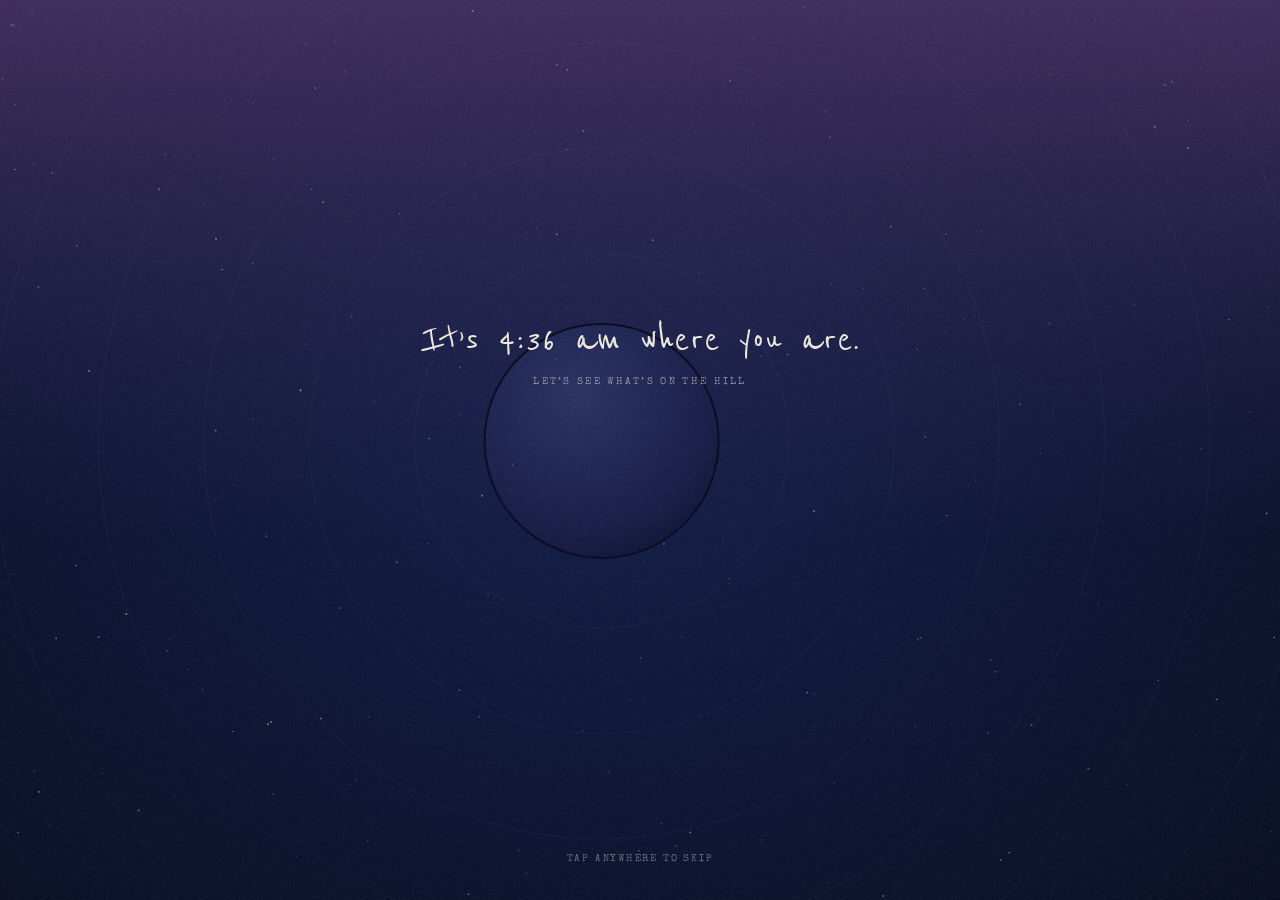
==== commit 6e046f11: "Add files via upload" ====
--- a/index.html
+++ b/index.html
@@ -202,7 +202,7 @@
 </div>
 <script src="assets/live.js"></script>
 <script src="assets/edge.js"></script>
-<script>document.addEventListener('pointerdown',function(e){var a=e.target.closest&&e.target.closest('nav#menu a');if(a&&!a.classList.contains('lit'))a.classList.add('tap');},true);document.addEventListener('click',function(e){var a=e.target.closest&&e.target.closest('nav#menu a');if(a&&!a.classList.contains('lit')){a.classList.add('tap');document.documentElement.classList.add('leaving');}},true);addEventListener('pageshow',function(){document.documentElement.classList.remove('leaving');[].forEach.call(document.querySelectorAll('nav#menu a.tap'),function(a){a.classList.remove('tap');});});</script>
+<script>document.addEventListener('pointerdown',function(e){var a=e.target.closest&&e.target.closest('nav#menu a');if(a&&!a.classList.contains('lit'))a.classList.add('tap');},true);document.addEventListener('click',function(e){var a=e.target.closest&&e.target.closest('nav#menu a');if(a&&!a.classList.contains('lit')){a.classList.add('tap');}},true);addEventListener('pageshow',function(){document.documentElement.classList.remove('leaving');[].forEach.call(document.querySelectorAll('nav#menu a.tap'),function(a){a.classList.remove('tap');});});</script>
 <script>/* LAND · official channels under the caption (Linktree on the homepage) */lhEdge.sign("cap");(function(e){if(e)e.id="chan";})(document.querySelector(".lh-edge.sign"));</script>
 <script>
 (function(){
--- a/assets/head.css
+++ b/assets/head.css
@@ -30,3 +30,8 @@
 html body .lh-logo.lh-top{left:max(16px,env(safe-area-inset-left,0px))!important}
 html body .lh-tr.lh-top{right:max(16px,env(safe-area-inset-right,0px))!important}
 html body.locked .lh-top{visibility:hidden!important} /* delivery: the ceremony has its own sound + skip in these corners */
+/* r15 (Dell on the live site: the menu jumped): each page ships the old text menu and nav.js turns it into the icon rail a moment later · keep the old one invisible until then (shown anyway after 2 s if nav.js never runs) · the rail fades in */
+html body .lh-nav:not(.lh-rail){visibility:hidden;animation:lhnavshow 0s 2s forwards}
+@keyframes lhnavshow{to{visibility:visible}}
+html body .lh-nav.lh-rail{animation:lhrailin .25s ease-out}
+@keyframes lhrailin{from{opacity:0}}
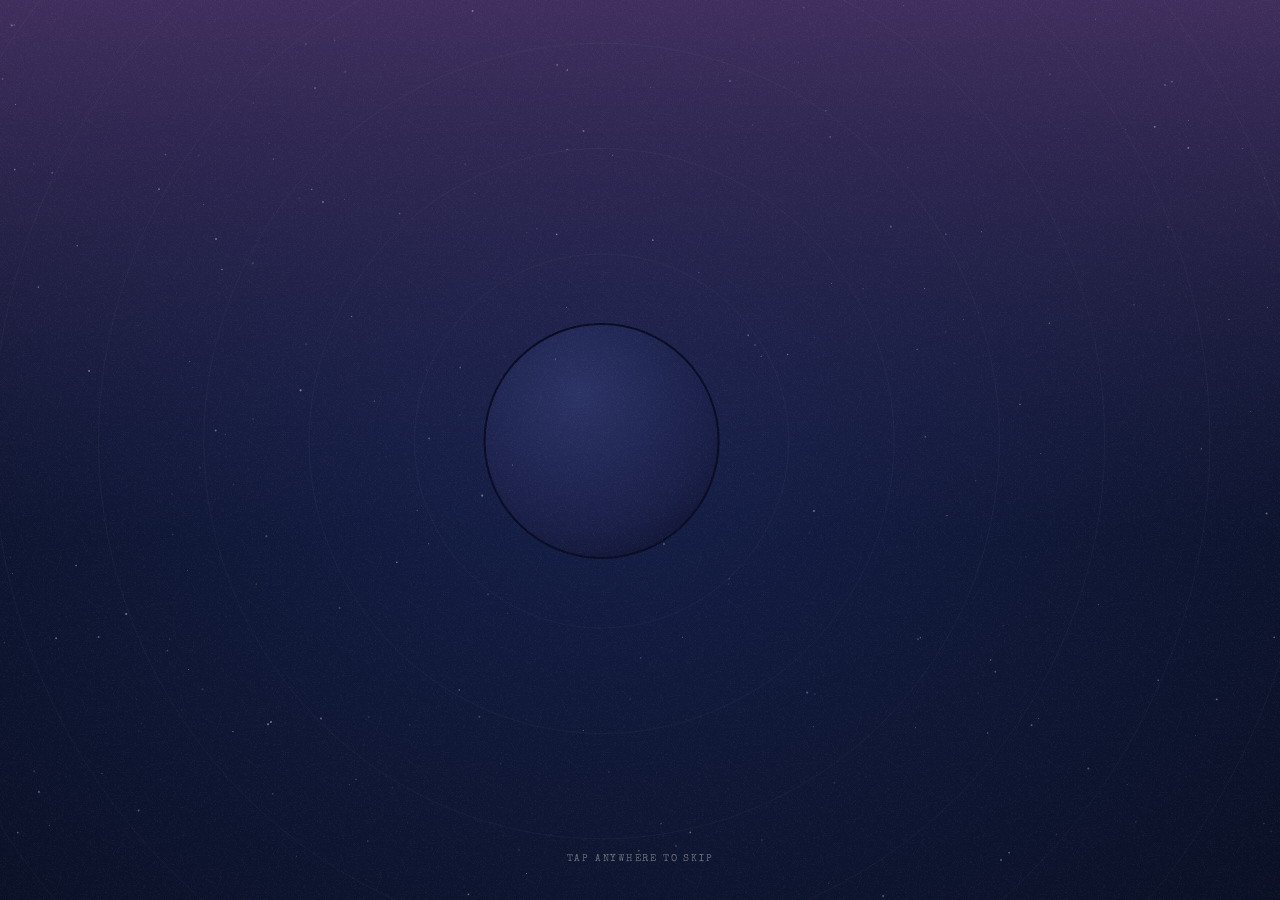
==== commit 399a4257: "Add files via upload" ====
--- a/index.html
+++ b/index.html
@@ -5,7 +5,8 @@
 <meta name="robots" content="noindex,nofollow">
 <meta name="description" content="littlehill · a tiny anime series, one stop at a time. Every stop leaves a traveller looking for a home.">
 <meta property="og:site_name" content="littlehill"><meta property="og:type" content="website"><meta property="og:title" content="littlehill · the night line">
-<meta name="twitter:card" content="summary"><meta name="twitter:site" content="@little_hill01">
+<meta name="twitter:card" content="summary_large_image"><meta property="og:description" content="One night, sixteen stops: a tiny anime series where every stop leaves a traveller looking for a home."><meta property="og:url" content="https://littlehill.page/"><meta property="og:image" content="https://littlehill.page/assets/og/og-home.jpg"><meta property="og:image:width" content="1200"><meta property="og:image:height" content="630"><meta property="og:image:alt" content="One night, sixteen stops: a tiny anime series where every stop leaves a traveller looking for a home.">
+<meta name="twitter:site" content="@little_hill01">
 <link rel="icon" href="data:image/svg+xml,%3Csvg xmlns=%27http://www.w3.org/2000/svg%27 viewBox=%270 0 32 32%27%3E%3Crect width=%2732%27 height=%2732%27 rx=%277%27 fill=%27%23141c30%27/%3E%3Crect x=%2712%27 y=%279%27 width=%278%27 height=%2713%27 rx=%272%27 fill=%27%23f2b45a%27/%3E%3Crect x=%2714%27 y=%276%27 width=%274%27 height=%273%27 fill=%27%23e8e4da%27/%3E%3Crect x=%2711%27 y=%2722%27 width=%2710%27 height=%272%27 fill=%27%23e8e4da%27/%3E%3C/svg%3E">
 <link rel="preconnect" href="https://fonts.googleapis.com"><link rel="preconnect" href="https://fonts.gstatic.com" crossorigin>
 <link rel="stylesheet" href="https://fonts.googleapis.com/css2?family=Reenie+Beanie&family=Special+Elite&family=Karla:wght@500;600&family=Sriracha&family=IBM+Plex+Sans+Thai:wght@400;600&family=IBM+Plex+Mono:wght@500&display=swap">
@@ -495,4 +496,5 @@
 });
 })();
 </script>
+<!-- Cloudflare Web Analytics --><script type='module' src='https://static.cloudflareinsights.com/beacon.min.js' data-cf-beacon='{"token": "a5e8331a247b4f51a929a584b0bb5838"}'></script><!-- End Cloudflare Web Analytics -->
 </body></html>
